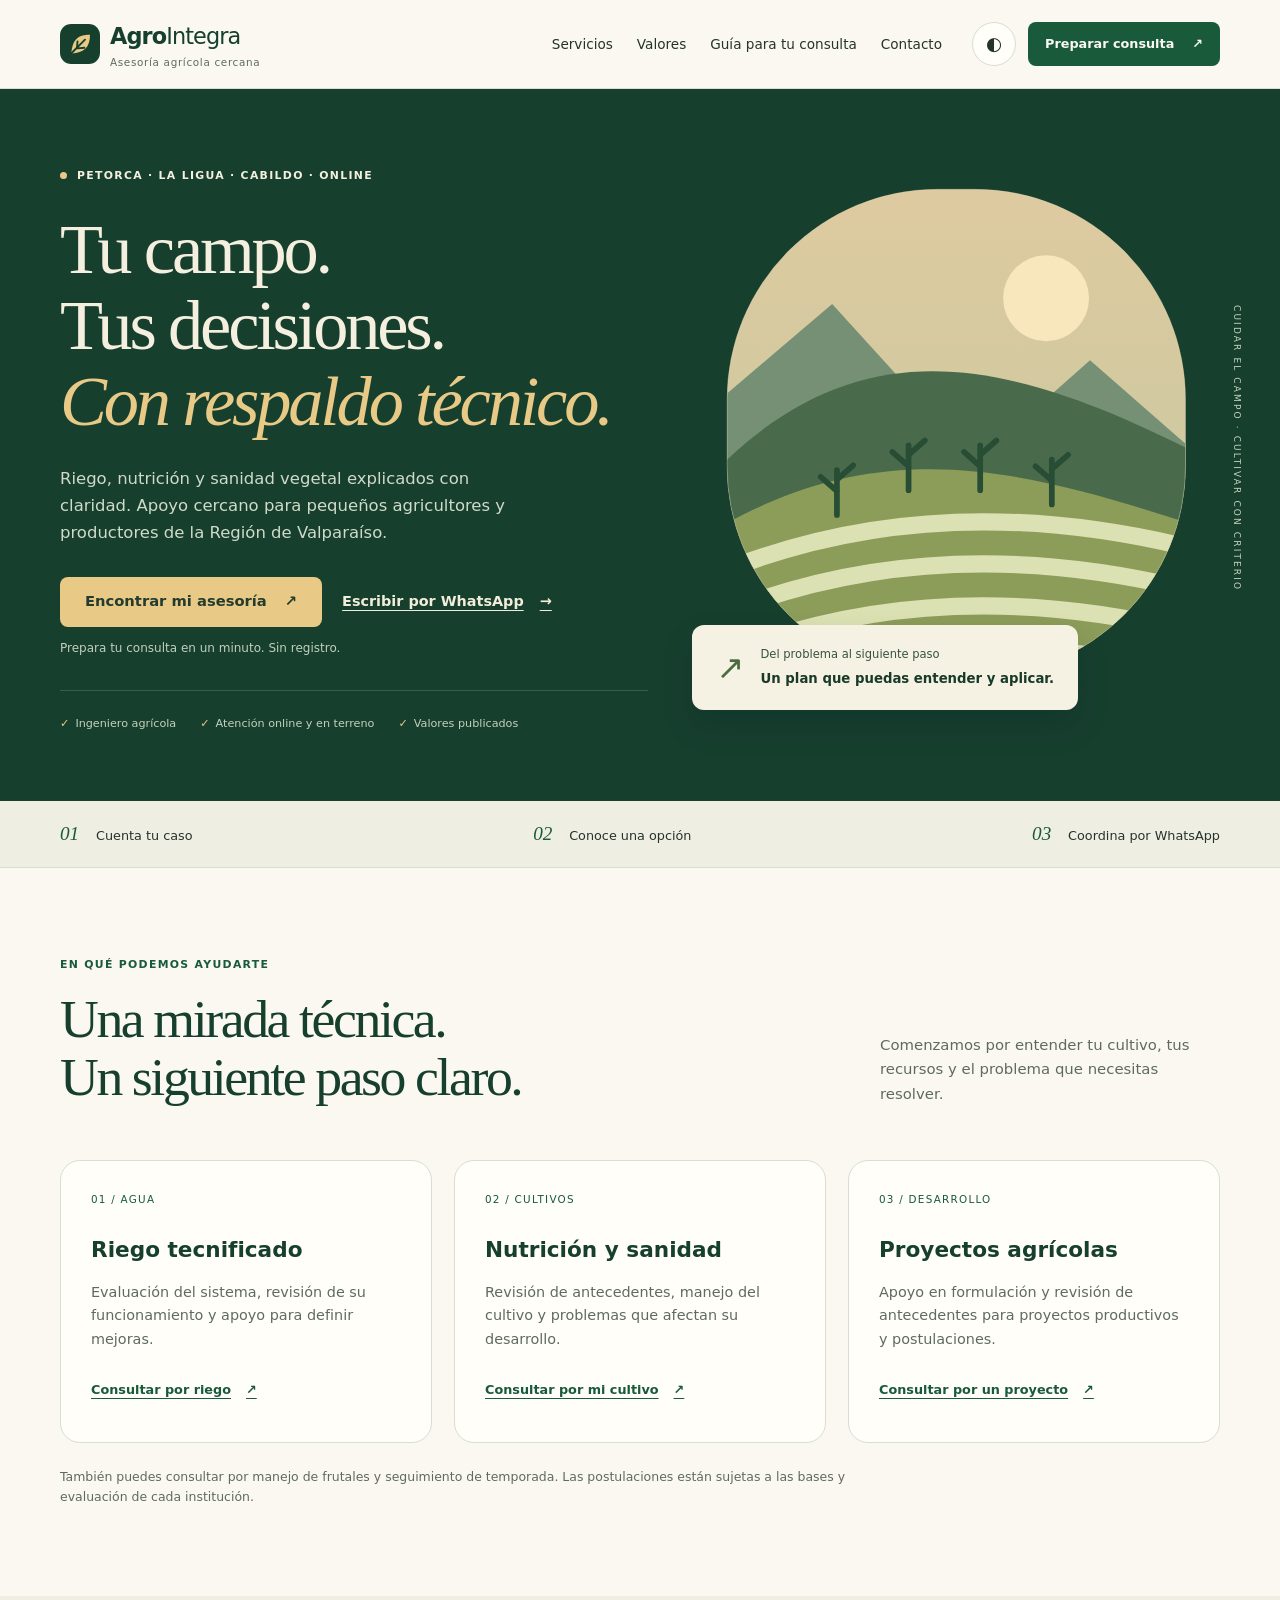
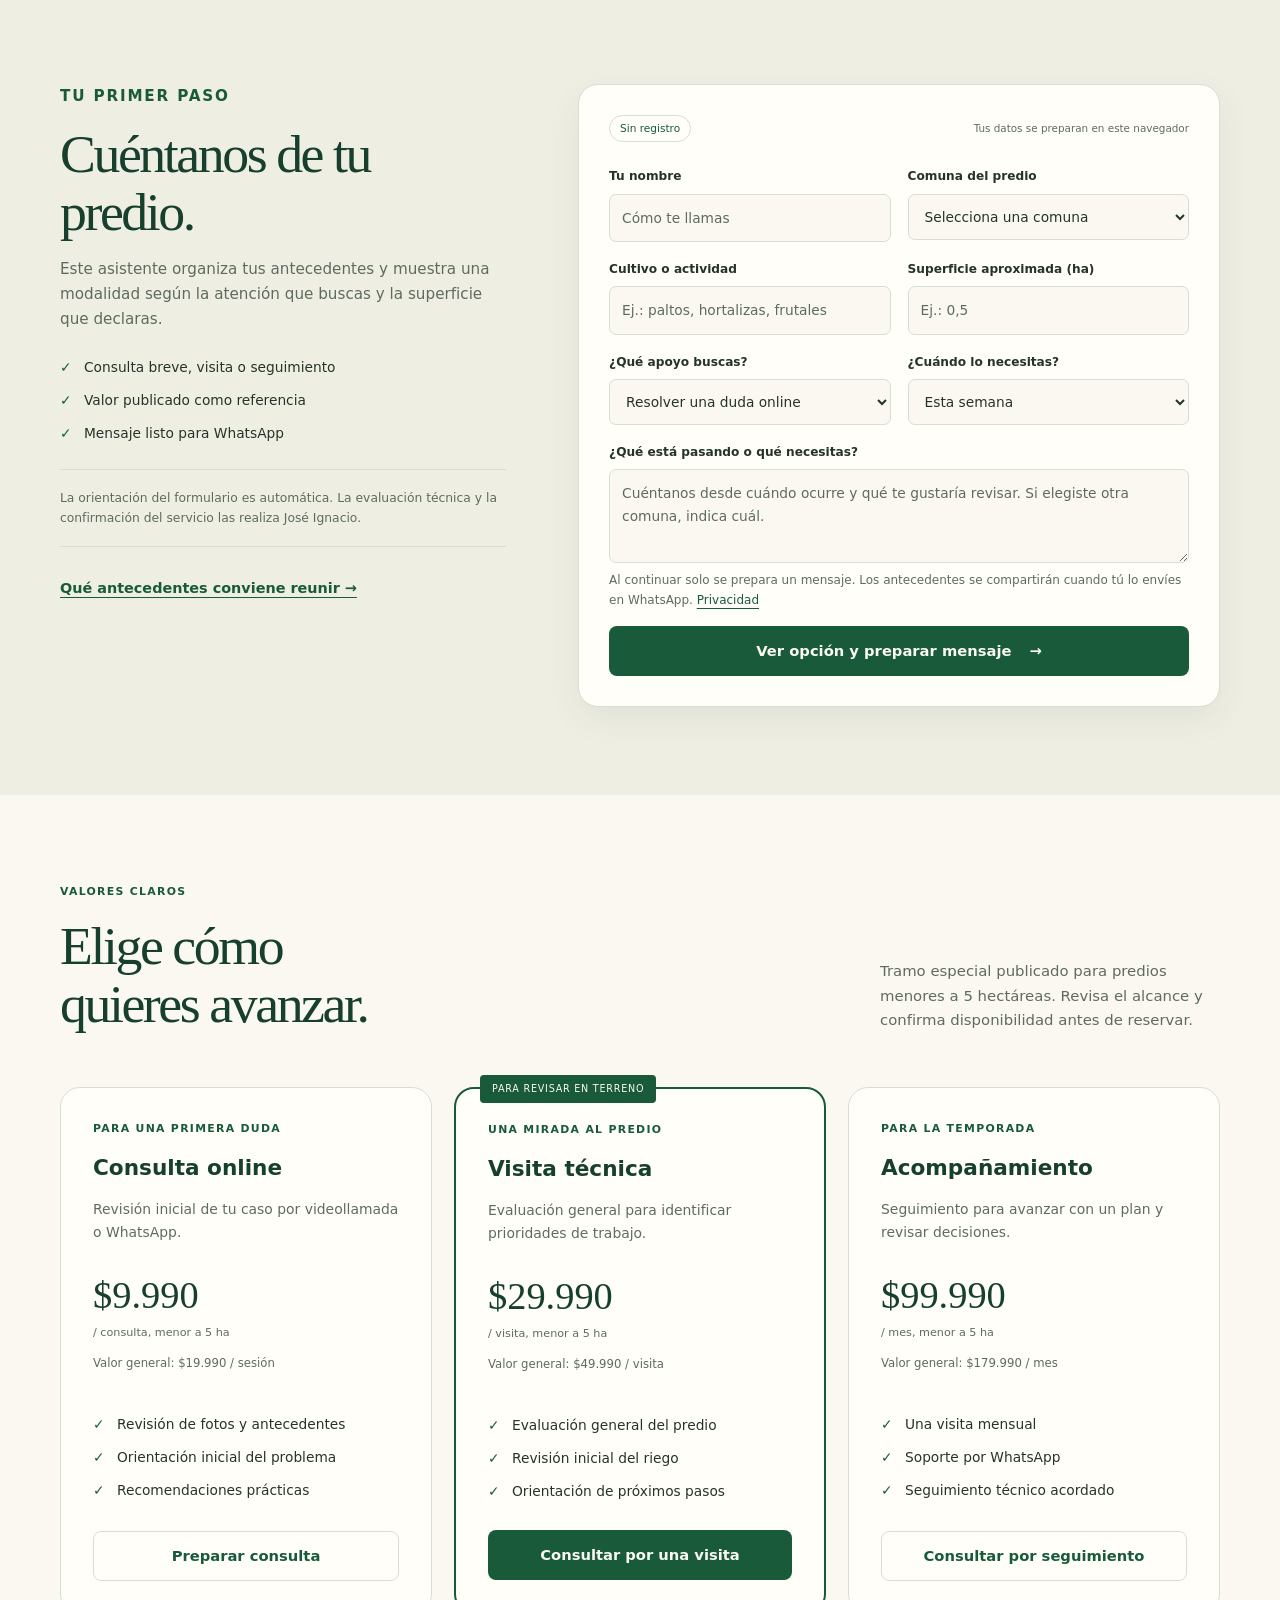
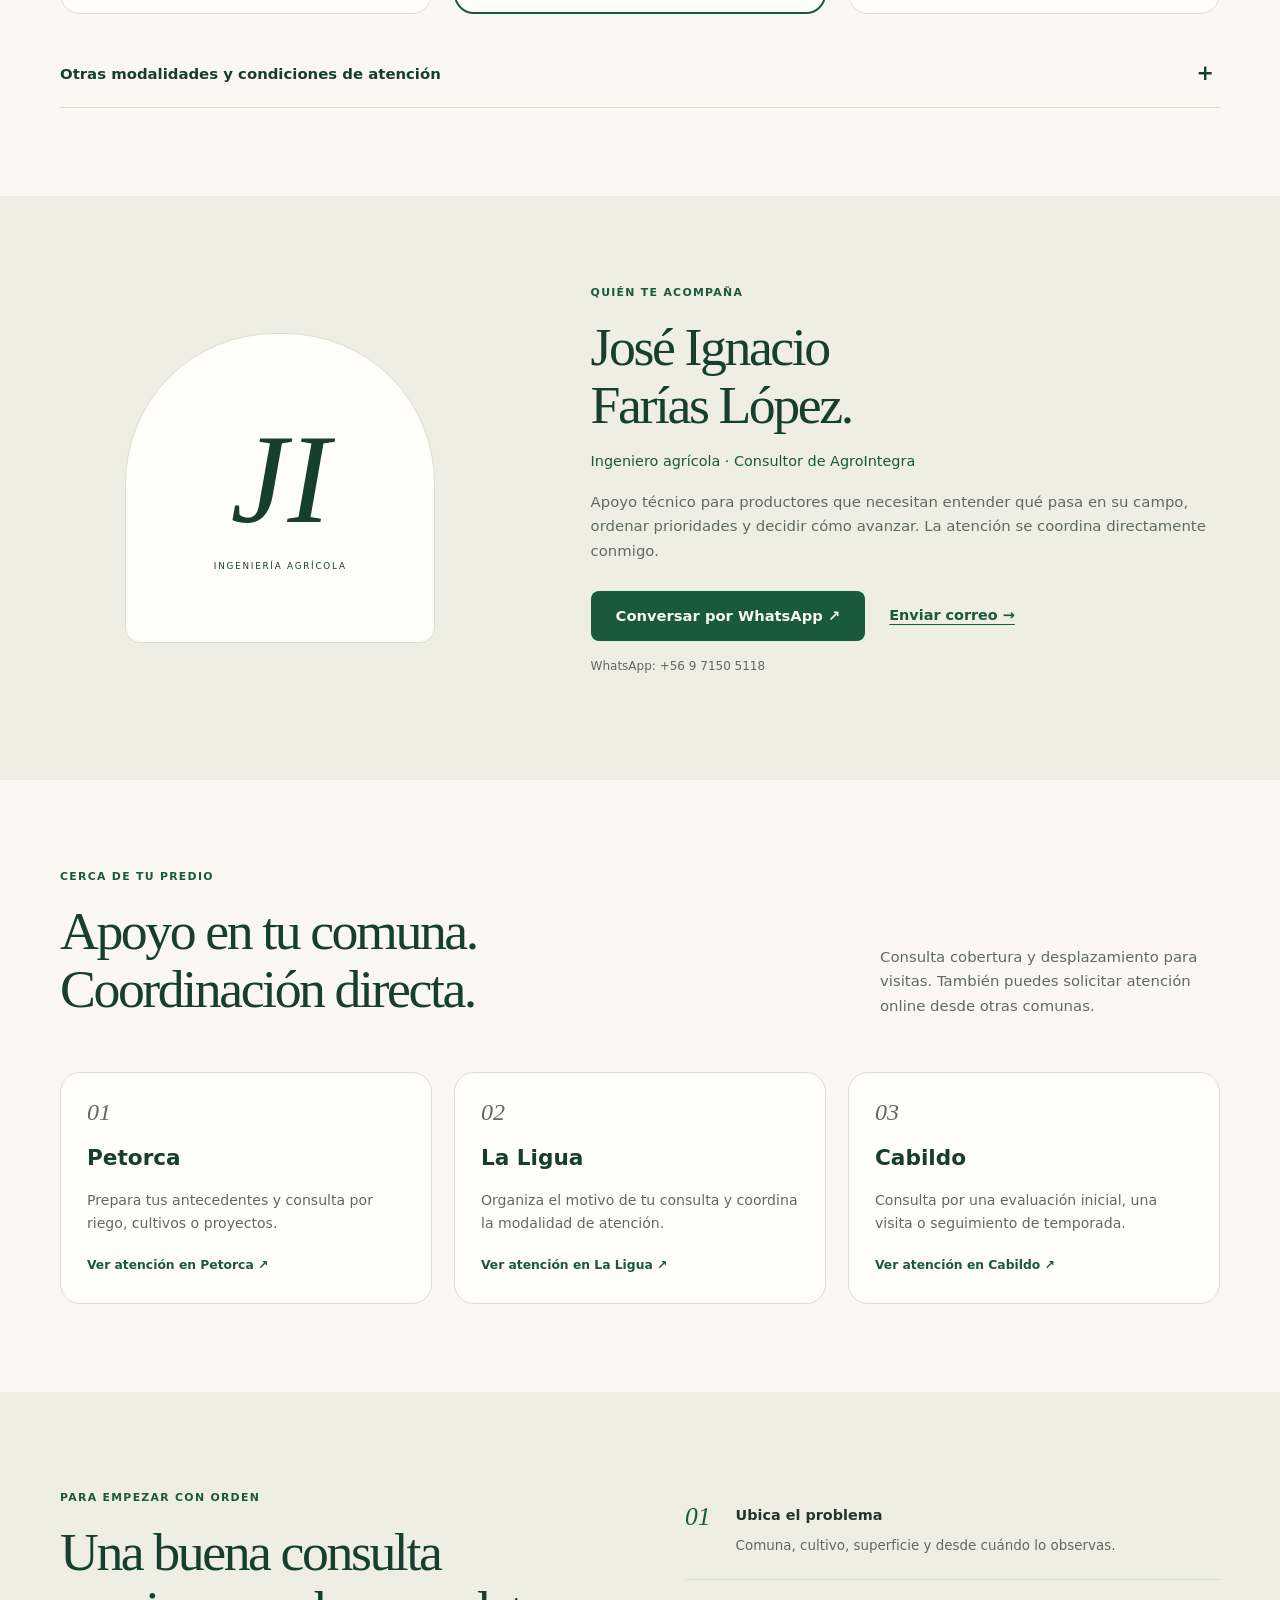
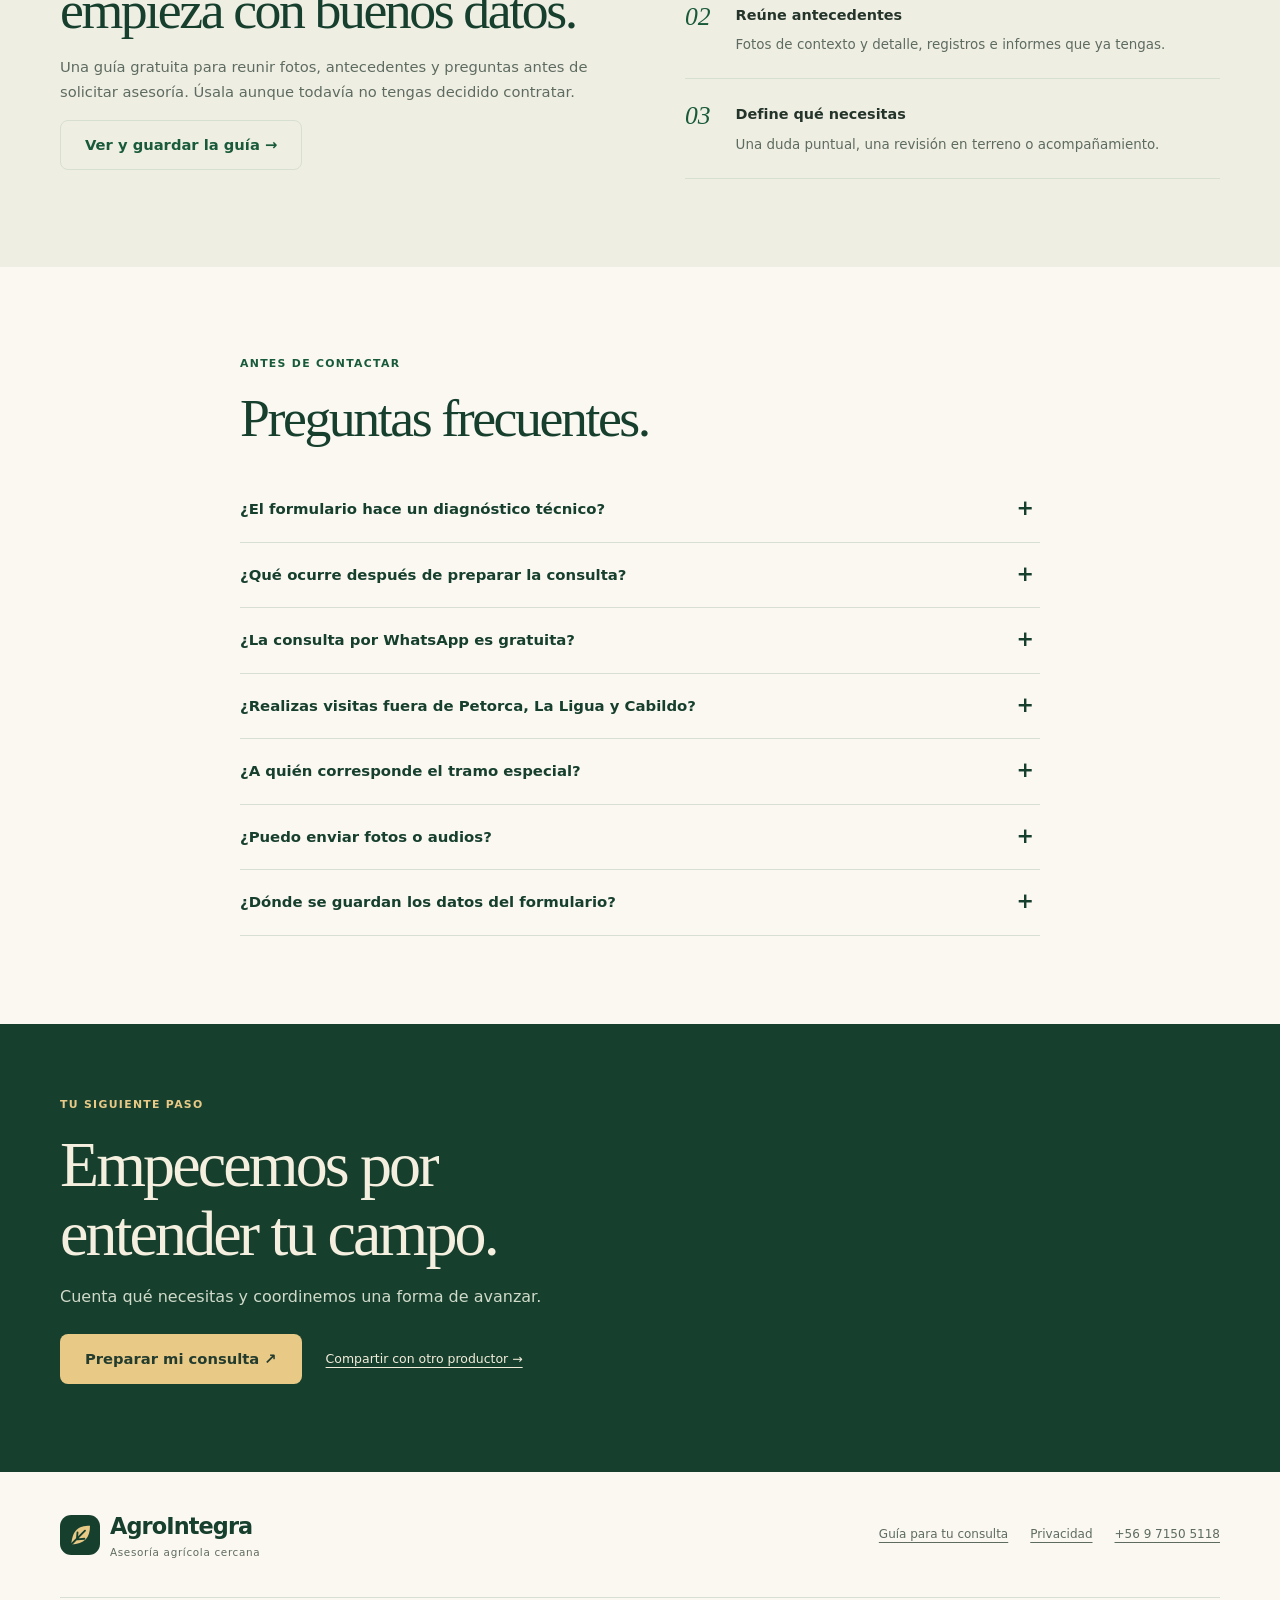
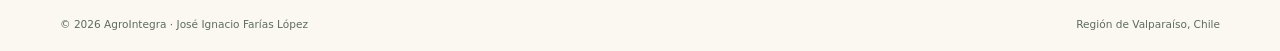
==== index.html @ 3b453a30 "Mejora captación orgánica y preparación autónoma de consultas por WhatsApp" ====
<!doctype html>
<html lang="es-CL">
<head>
<meta charset="utf-8">
<meta name="viewport" content="width=device-width, initial-scale=1">
<meta name="color-scheme" content="light dark">
<title>AgroIntegra · Asesoría agrícola en Petorca, La Ligua y Cabildo</title>
<meta name="description" content="Asesoría agrícola cercana para pequeños productores de la Región de Valparaíso. Riego, nutrición, sanidad vegetal y proyectos. Prepara tu consulta por WhatsApp.">
<link rel="canonical" href="https://joseignacio-ing-agricola.github.io/AGROINTEGRA/">
<meta property="og:type" content="website">
<meta property="og:locale" content="es_CL">
<meta property="og:title" content="AgroIntegra · Apoyo técnico para tu campo">
<meta property="og:description" content="Cuéntanos qué pasa en tu predio. Encuentra una modalidad de asesoría y prepara tu consulta por WhatsApp.">
<meta property="og:url" content="https://joseignacio-ing-agricola.github.io/AGROINTEGRA/">
<meta property="og:image" content="https://joseignacio-ing-agricola.github.io/AGROINTEGRA/assets/compartir.png">
<meta property="og:image:width" content="1200">
<meta property="og:image:height" content="630">
<meta property="og:image:alt" content="AgroIntegra. Apoyo técnico para tu campo. Petorca, La Ligua y Cabildo.">
<meta name="twitter:card" content="summary_large_image">
<meta name="theme-color" content="#173f2e">
<link rel="icon" href="./assets/hoja.svg" type="image/svg+xml">
<link rel="stylesheet" href="./assets/styles.css">
<script type="application/ld+json">{"@context":"https://schema.org","@type":"ProfessionalService","name":"AgroIntegra","description":"Asesoría agrícola en riego, nutrición vegetal, sanidad y proyectos.","url":"https://joseignacio-ing-agricola.github.io/AGROINTEGRA/","telephone":"+56971505118","email":"farias.l.jose95@gmail.com","areaServed":[{"@type":"City","name":"Petorca"},{"@type":"City","name":"La Ligua"},{"@type":"City","name":"Cabildo"},{"@type":"AdministrativeArea","name":"Región de Valparaíso"}],"founder":{"@type":"Person","name":"José Ignacio Farías López","jobTitle":"Ingeniero agrícola"}}</script>
</head>
<body>
<a class="skip" href="#contenido">Saltar al contenido</a>
<header class="header">
  <div class="container nav">
    <a class="brand" href="./" aria-label="AgroIntegra, inicio"><img src="./assets/hoja.svg" width="40" height="40" alt=""><span>Agro<span class="brand-accent">Integra</span><small>Asesoría agrícola cercana</small></span></a>
    <button id="menu-toggle" class="icon-button menu-button" hidden aria-expanded="false" aria-controls="menu" aria-label="Abrir menú">☰</button>
    <nav id="menu" aria-label="Principal"><a href="#servicios">Servicios</a><a href="#valores">Valores</a><a href="./guia.html">Guía para tu consulta</a><a href="#contacto">Contacto</a></nav>
    <div class="nav-tools"><button id="theme-toggle" class="icon-button" hidden aria-label="Cambiar tema">◐</button><a class="button small nav-cta" href="#consulta">Preparar consulta <span aria-hidden="true">↗</span></a></div>
  </div>
</header>
<main id="contenido">
<section class="hero" aria-labelledby="titulo">
  <div class="container hero-grid">
    <div class="hero-copy"><p class="eyebrow"><span class="dot"></span> Petorca · La Ligua · Cabildo · Online</p>
      <h1 id="titulo">Tu campo.<br>Tus decisiones.<br><em>Con respaldo técnico.</em></h1>
      <p>Riego, nutrición y sanidad vegetal explicados con claridad. Apoyo cercano para pequeños agricultores y productores de la Región de Valparaíso.</p>
      <div class="actions"><a href="#consulta" class="button gold">Encontrar mi asesoría <span aria-hidden="true">↗</span></a><a class="text-link light" data-whatsapp href="https://wa.me/56971505118">Escribir por WhatsApp <span aria-hidden="true">→</span></a></div>
      <p class="micro light-muted">Prepara tu consulta en un minuto. Sin registro.</p>
      <div class="hero-trust"><span>Ingeniero agrícola</span><span>Atención online y en terreno</span><span>Valores publicados</span></div>
    </div>
    <div class="hero-visual" aria-hidden="true">
      <svg class="field-art" viewBox="0 0 520 540" fill="none" xmlns="http://www.w3.org/2000/svg"><defs><clipPath id="land"><rect x="20" y="15" width="480" height="510" rx="220"/></clipPath><linearGradient id="sky" x2="0" y2="1"><stop stop-color="#dfcaa0"/><stop offset="1" stop-color="#c3c89f"/></linearGradient></defs><g clip-path="url(#land)"><path fill="url(#sky)" d="M0 0h520v540H0z"/><circle cx="354" cy="129" r="45" fill="#f8e6bc"/><path d="M-40 280 130 135 280 300 400 194 590 360v240H-40Z" fill="#759075"/><path d="M-30 352c180-220 360-160 600-30v260H-30Z" fill="#496b4c"/><path d="M-50 410c240-180 430-80 650-15v220H-50Z" fill="#8c9c59"/><g stroke="#dce1b4" stroke-width="18"><path d="M-40 440q280-140 630-25"/><path d="M-40 484q280-140 630-25"/><path d="M-40 528q280-140 630-25"/><path d="M-40 572q280-140 630-25"/></g><g stroke="#284d35" stroke-width="6" stroke-linecap="round"><path d="M135 356v-47m0 22-17-15m17 3 17-15M210 330v-47m0 22-17-15m17 3 17-15M285 330v-47m0 22-17-15m17 3 17-15M360 345v-47m0 22-17-15m17 3 17-15"/></g></g><rect x="20" y="15" width="480" height="510" rx="220" stroke="#e5d7b3" stroke-opacity=".35"/></svg>
      <div class="field-note"><span class="note-icon">↗</span><div>Del problema al siguiente paso<strong>Un plan que puedas entender y aplicar.</strong></div></div>
      <div class="vertical-note">CUIDAR EL CAMPO · CULTIVAR CON CRITERIO</div>
    </div>
  </div>
</section>
<div class="trust-strip"><div class="container"><span>01 <strong>Cuenta tu caso</strong></span><span>02 <strong>Conoce una opción</strong></span><span>03 <strong>Coordina por WhatsApp</strong></span></div></div>

<section id="servicios" class="section">
 <div class="container"><div class="section-heading"><div><p class="eyebrow green">EN QUÉ PODEMOS AYUDARTE</p><h2>Una mirada técnica.<br>Un siguiente paso claro.</h2></div><p>Comenzamos por entender tu cultivo, tus recursos y el problema que necesitas resolver.</p></div>
 <div class="service-grid">
  <article class="service-card"><span class="service-number">01 / AGUA</span><h3>Riego tecnificado</h3><p>Evaluación del sistema, revisión de su funcionamiento y apoyo para definir mejoras.</p><a href="#consulta" data-topic="Quiero revisar el riego de mi predio.">Consultar por riego <span aria-hidden="true">↗</span></a></article>
  <article class="service-card"><span class="service-number">02 / CULTIVOS</span><h3>Nutrición y sanidad</h3><p>Revisión de antecedentes, manejo del cultivo y problemas que afectan su desarrollo.</p><a href="#consulta" data-topic="Quiero revisar la nutrición o sanidad de mi cultivo.">Consultar por mi cultivo <span aria-hidden="true">↗</span></a></article>
  <article class="service-card"><span class="service-number">03 / DESARROLLO</span><h3>Proyectos agrícolas</h3><p>Apoyo en formulación y revisión de antecedentes para proyectos productivos y postulaciones.</p><a href="#consulta" data-topic="Necesito apoyo para formular o revisar un proyecto agrícola.">Consultar por un proyecto <span aria-hidden="true">↗</span></a></article>
 </div><p class="section-note">También puedes consultar por manejo de frutales y seguimiento de temporada. Las postulaciones están sujetas a las bases y evaluación de cada institución.</p></div>
</section>

<section id="consulta" class="section assistant-section">
 <div class="container assistant-grid">
  <div class="assistant-intro"><p class="eyebrow green">TU PRIMER PASO</p><h2>Cuéntanos de tu predio.</h2><p>Este asistente organiza tus antecedentes y muestra una modalidad según la atención que buscas y la superficie que declaras.</p><ul class="check-list"><li>Consulta breve, visita o seguimiento</li><li>Valor publicado como referencia</li><li>Mensaje listo para WhatsApp</li></ul><div class="quiet-note">La orientación del formulario es automática. La evaluación técnica y la confirmación del servicio las realiza José Ignacio.</div><a class="text-link" href="./guia.html">Qué antecedentes conviene reunir →</a></div>
  <div class="form-card">
   <noscript><p class="notice">Para preparar el mensaje con el asistente, activa JavaScript. También puedes <a href="https://wa.me/56971505118">escribir directamente por WhatsApp</a>.</p></noscript>
   <form id="lead-form" novalidate>
    <div class="form-top"><span class="pill">Sin registro</span><span class="micro">Tus datos se preparan en este navegador</span></div>
    <div id="form-errors" class="notice error" role="alert" tabindex="-1" hidden></div>
    <div class="form-grid">
      <div class="field"><label for="name">Tu nombre</label><input id="name" name="name" autocomplete="given-name" maxlength="80" required placeholder="Cómo te llamas"><span class="field-error" id="name-error"></span></div>
      <div class="field"><label for="commune">Comuna del predio</label><select id="commune" name="commune" required><option value="">Selecciona una comuna</option>Petorca</option><option>La Ligua</option><option>Cabildo</option><option>Papudo</option><option>Zapallar</option><option>Otra comuna</option></select><span class="field-error" id="commune-error"></span></div>
      <div class="field"><label for="crop">Cultivo o actividad</label><input id="crop" name="crop" maxlength="80" required placeholder="Ej.: paltos, hortalizas, frutales"><span class="field-error" id="crop-error"></span></div>
      <div class="field"><label for="area">Superficie aproximada (ha)</label><input id="area" name="area" type="number" inputmode="decimal" step="any" min="0.001" max="100000" required placeholder="Ej.: 0,5"><span class="field-error" id="area-error"></span></div>
      <div class="field"><label for="goal">¿Qué apoyo buscas?</label><select id="goal" name="goal" required><option value="online">Resolver una duda online</option><option value="visita">Revisar mi predio en terreno</option><option value="mensual">Acompañamiento mensual</option></select><span class="field-error" id="goal-error"></span></div>
      <div class="field"><label for="urgency">¿Cuándo lo necesitas?</label><select id="urgency" name="urgency" required><option>Esta semana</option><option>Durante el mes</option><option>Estoy planificando</option></select><span class="field-error" id="urgency-error"></span></div>
      <div class="field full"><label for="concern">¿Qué está pasando o qué necesitas?</label><textarea id="concern" name="concern" rows="3" minlength="10" maxlength="600" required placeholder="Cuéntanos desde cuándo ocurre y qué te gustaría revisar. Si elegiste otra comuna, indica cuál."></textarea><span class="field-error" id="concern-error"></span></div>
    </div>
    <p class="micro">Al continuar solo se prepara un mensaje. Los antecedentes se compartirán cuando tú lo envíes en WhatsApp. <a href="./privacidad.html">Privacidad</a></p>
    <button class="button wide" type="submit">Ver opción y preparar mensaje <span aria-hidden="true">→</span></button>
   </form>
   <section id="result" class="result" tabindex="-1" aria-labelledby="result-title" hidden>
    <p class="eyebrow green">UNA OPCIÓN PARA TU CASO</p><h3 id="result-title"></h3><p class="result-price" id="result-price"></p><p id="result-note"></p>
    <p class="micro">Valor referencial según tus respuestas. La cobertura, el alcance y el valor final se acuerdan antes de contratar.</p>
    <label for="message-preview">Así llegará tu consulta</label><textarea id="message-preview" rows="10" readonly></textarea>
    <a id="send-whatsapp" class="button wide" href="https://wa.me/56971505118" target="_blank" rel="noopener noreferrer">Abrir WhatsApp con mi consulta ↗</a>
    <p class="micro send-note">Todavía no enviaste tu consulta. WhatsApp se abrirá con el texto listo; revisa y pulsa Enviar allí.</p>
    <div class="actions secondary-actions"><button type="button" class="text-button" id="edit-form">Editar respuestas</button><button type="button" class="text-button" id="copy-message">Copiar mensaje</button><button type="button" class="text-button" id="download-message">Descargar resumen</button></div>
   </section>
   <p id="action-status" class="micro" role="status" aria-live="polite"></p>
  </div>
 </div>
</section>

<section id="valores" class="section">
 <div class="container"><div class="section-heading"><div><p class="eyebrow green">VALORES CLAROS</p><h2>Elige cómo<br>quieres avanzar.</h2></div><p>Tramo especial publicado para predios menores a 5 hectáreas. Revisa el alcance y confirma disponibilidad antes de reservar.</p></div>
 <div class="pricing-grid">
  <article class="price-card"><p class="eyebrow green">PARA UNA PRIMERA DUDA</p><h3>Consulta online</h3><p>Revisión inicial de tu caso por videollamada o WhatsApp.</p><div class="price">$9.990 <small>/ consulta, menor a 5 ha</small></div><p class="standard">Valor general: $19.990 / sesión</p><ul class="check-list"><li>Revisión de fotos y antecedentes</li><li>Orientación inicial del problema</li><li>Recomendaciones prácticas</li></ul><a class="button outline" href="#consulta" data-plan="online">Preparar consulta</a></article>
  <article class="price-card featured"><span class="feature-label">PARA REVISAR EN TERRENO</span><p class="eyebrow green">UNA MIRADA AL PREDIO</p><h3>Visita técnica</h3><p>Evaluación general para identificar prioridades de trabajo.</p><div class="price">$29.990 <small>/ visita, menor a 5 ha</small></div><p class="standard">Valor general: $49.990 / visita</p><ul class="check-list"><li>Evaluación general del predio</li><li>Revisión inicial del riego</li><li>Orientación de próximos pasos</li></ul><a class="button" href="#consulta" data-plan="visita">Consultar por una visita</a></article>
  <article class="price-card"><p class="eyebrow green">PARA LA TEMPORADA</p><h3>Acompañamiento</h3><p>Seguimiento para avanzar con un plan y revisar decisiones.</p><div class="price">$99.990 <small>/ mes, menor a 5 ha</small></div><p class="standard">Valor general: $179.990 / mes</p><ul class="check-list"><li>Una visita mensual</li><li>Soporte por WhatsApp</li><li>Seguimiento técnico acordado</li></ul><a class="button outline" href="#consulta" data-plan="mensual">Consultar por seguimiento</a></article>
 </div>
 <details class="more-rates"><summary>Otras modalidades y condiciones de atención</summary><div class="table-wrap"><table><caption>Otras tarifas publicadas</caption><thead><tr><th scope="col">Modalidad</th><th scope="col">Referencia</th><th scope="col">Valor</th></tr></thead><tbody><tr><th scope="row">Consulta técnica avanzada</th><td>90 minutos, revisión de antecedentes e informe breve</td><td>$39.990</td></tr><tr><th scope="row">Asesoría integral</th><td>Hasta 4 horas de trabajo</td><td>$89.990</td></tr><tr><th scope="row">Jornada completa</th><td>8 horas, capacitación y plan de acción</td><td>$149.990</td></tr></tbody></table></div><p>La consulta online general contempla 45 minutos y la visita general hasta 2 horas. Para el tramo menor a 5 ha, confirma duración y entregables al coordinar. Antes de contratar se acuerdan desplazamiento, costos adicionales si corresponden, forma de pago y valor total. La postulación a fondos no garantiza adjudicación. No realices pagos sin confirmar el servicio directamente con el consultor.</p></details>
 </div>
</section>

<section class="section about-section" id="contacto">
 <div class="container about-grid"><div class="profile-mark" aria-hidden="true">JI<span>INGENIERÍA AGRÍCOLA</span></div><div><p class="eyebrow green">QUIÉN TE ACOMPAÑA</p><h2>José Ignacio<br>Farías López.</h2><p class="lead">Ingeniero agrícola · Consultor de AgroIntegra</p><p>Apoyo técnico para productores que necesitan entender qué pasa en su campo, ordenar prioridades y decidir cómo avanzar. La atención se coordina directamente conmigo.</p><div class="actions"><a class="button" data-whatsapp href="https://wa.me/56971505118">Conversar por WhatsApp ↗</a><a class="text-link" href="mailto:farias.l.jose95@gmail.com">Enviar correo →</a></div><p class="micro">WhatsApp: +56 9 7150 5118</p></div></div>
</section>

<section class="section"><div class="container"><div class="section-heading"><div><p class="eyebrow green">CERCA DE TU PREDIO</p><h2>Apoyo en tu comuna.<br>Coordinación directa.</h2></div><p>Consulta cobertura y desplazamiento para visitas. También puedes solicitar atención online desde otras comunas.</p></div><div class="location-grid"><a class="location-card" href="./petorca.html"><span>01</span><h3>Petorca</h3><p>Prepara tus antecedentes y consulta por riego, cultivos o proyectos.</p><strong>Ver atención en Petorca ↗</strong></a><a class="location-card" href="./la-ligua.html"><span>02</span><h3>La Ligua</h3><p>Organiza el motivo de tu consulta y coordina la modalidad de atención.</p><strong>Ver atención en La Ligua ↗</strong></a><a class="location-card" href="./cabildo.html"><span>03</span><h3>Cabildo</h3><p>Consulta por una evaluación inicial, una visita o seguimiento de temporada.</p><strong>Ver atención en Cabildo ↗</strong></a></div></div></section>

<section class="section guide-section"><div class="container guide-grid"><div><p class="eyebrow green">PARA EMPEZAR CON ORDEN</p><h2>Una buena consulta<br>empieza con buenos datos.</h2><p>Una guía gratuita para reunir fotos, antecedentes y preguntas antes de solicitar asesoría. Úsala aunque todavía no tengas decidido contratar.</p><a class="button outline" href="./guia.html">Ver y guardar la guía →</a></div><ol class="numbered-list"><li><span>01</span><div><strong>Ubica el problema</strong><p>Comuna, cultivo, superficie y desde cuándo lo observas.</p></div></li><li><span>02</span><div><strong>Reúne antecedentes</strong><p>Fotos de contexto y detalle, registros e informes que ya tengas.</p></div></li><li><span>03</span><div><strong>Define qué necesitas</strong><p>Una duda puntual, una revisión en terreno o acompañamiento.</p></div></li></ol></div></section>

<section class="section faq-section"><div class="container narrow"><p class="eyebrow green">ANTES DE CONTACTAR</p><h2>Preguntas frecuentes.</h2>
<details><summary>¿El formulario hace un diagnóstico técnico?</summary><p>El formulario organiza tu caso y muestra una opción de atención según tus respuestas. La evaluación técnica la realiza el consultor al revisar antecedentes o visitar el predio.</p></details>
<details><summary>¿Qué ocurre después de preparar la consulta?</summary><p>Verás una modalidad y el mensaje preparado. Al abrir WhatsApp debes revisar el texto y pulsar Enviar. Luego se confirman disponibilidad, alcance, cobertura y valor final.</p></details>
<details><summary>¿La consulta por WhatsApp es gratuita?</summary><p>Puedes escribir para consultar modalidades y disponibilidad. Las asesorías tienen los valores de referencia publicados; el servicio se confirma antes de contratar.</p></details>
<details><summary>¿Realizas visitas fuera de Petorca, La Ligua y Cabildo?</summary><p>Puedes consultar por visitas en la Región de Valparaíso. La factibilidad y los costos de desplazamiento se confirman al coordinar. También se ofrece atención online.</p></details>
<details><summary>¿A quién corresponde el tramo especial?</summary><p>La oferta publicada está dirigida a predios menores a 5 hectáreas. Indica tu superficie y confirma las condiciones del servicio antes de reservar.</p></details>
<details><summary>¿Puedo enviar fotos o audios?</summary><p>Sí. Después de enviar tu consulta por WhatsApp puedes adjuntar fotos, audios y los antecedentes necesarios para entender el caso.</p></details>
<details><summary>¿Dónde se guardan los datos del formulario?</summary><p>El sitio los mantiene en memoria mientras preparas el mensaje. No hay un registro de clientes en esta web. Los compartirás mediante WhatsApp cuando pulses Enviar allí.</p></details>
</div></section>

<section class="final-cta"><div class="container"><p class="eyebrow">TU SIGUIENTE PASO</p><h2>Empecemos por<br>entender tu campo.</h2><p>Cuenta qué necesitas y coordinemos una forma de avanzar.</p><div class="actions"><a class="button gold" href="#consulta">Preparar mi consulta ↗</a><button class="text-button light" type="button" id="share-site" hidden>Compartir con otro productor →</button></div><p id="share-status" class="micro light-muted" role="status"></p><input id="share-fallback" class="share-fallback" readonly aria-label="Enlace para compartir" hidden></div></section>
</main>
<footer><div class="container footer-top"><a class="brand" href="./"><img src="./assets/hoja.svg" width="36" height="36" alt=""><span>AgroIntegra<small>Asesoría agrícola cercana</small></span></a><div><a href="./guia.html">Guía para tu consulta</a><a href="./privacidad.html">Privacidad</a><a href="tel:+56971505118">+56 9 7150 5118</a></div></div><div class="container footer-bottom"><span>© <span id="year">2026</span> AgroIntegra · José Ignacio Farías López</span><span>Región de Valparaíso, Chile</span></div></footer>
<div class="mobile-contact"><a href="#consulta">Preparar consulta</a><a data-whatsapp href="https://wa.me/56971505118">WhatsApp ↗</a></div>
<script type="module" src="./assets/app.mjs"></script>
</body></html>
---- assets/styles.css ----
:root{color-scheme:light;--bg:#faf8f1;--surface:#fffef9;--soft:#efeee3;--text:#25342a;--muted:#5e6b60;--heading:#173f2e;--green:#185a3a;--hover:#0d422a;--line:#d6dfd1;--gold:#e8c986;--shadow:0 12px 35px #153b2110;--radius:20px;--serif:Georgia,'Times New Roman',serif;--sans:system-ui,-apple-system,'Segoe UI',sans-serif}
@media(prefers-color-scheme:dark){:root:not([data-theme=light]){color-scheme:dark;--bg:#17231c;--surface:#1f2e24;--soft:#26372b;--text:#e6eee1;--muted:#bbc8b6;--heading:#c2ddb2;--green:#b2d79c;--hover:#d0e5c2;--line:#415443;--shadow:0 12px 35px #0002}}
:root[data-theme=dark]{color-scheme:dark;--bg:#17231c;--surface:#1f2e24;--soft:#26372b;--text:#e6eee1;--muted:#bbc8b6;--heading:#c2ddb2;--green:#b2d79c;--hover:#d0e5c2;--line:#415443;--shadow:0 12px 35px #0002}
*{box-sizing:border-box}html{scroll-behavior:smooth;scroll-padding-top:100px}body{margin:0;background:var(--bg);color:var(--text);font:16px/1.65 var(--sans)}h1,h2,h3,p{margin:0 0 1rem}h1,h2{font-family:var(--serif);font-weight:400;letter-spacing:-.045em;line-height:1.08}h2{font-size:clamp(2.25rem,4.2vw,3.65rem);color:var(--heading)}h3{font-size:1.35rem;line-height:1.3;color:var(--heading)}a{color:var(--green);text-underline-offset:4px}button,input,select,textarea{font:inherit}button,a,input,select,textarea{-webkit-tap-highlight-color:transparent}button,a{touch-action:manipulation}button{cursor:pointer}img,svg{max-width:100%;height:auto}button:disabled{cursor:wait}a:focus-visible,button:focus-visible,input:focus-visible,select:focus-visible,textarea:focus-visible,summary:focus-visible,[tabindex="-1"]:focus-visible{outline:3px solid #a87013;outline-offset:4px}[hidden]{display:none!important}.container{width:min(1160px,calc(100% - 64px));margin-inline:auto}.narrow{max-width:800px}.skip{position:absolute;top:-90px;left:16px;z-index:100;background:var(--surface);padding:12px 20px;border:2px solid var(--green)}.skip:focus{top:12px}
.header{background:var(--bg);border-bottom:1px solid var(--line);position:sticky;top:0;z-index:20}.nav{display:flex;gap:30px;align-items:center;min-height:88px}.brand{display:flex;gap:10px;align-items:center;text-decoration:none;color:var(--heading);font-size:1.4rem;font-weight:750;letter-spacing:-.04em;flex-shrink:0}.brand img{width:40px;height:40px}.brand small{display:block;font-size:.65rem;font-weight:500;letter-spacing:.065em;color:var(--muted);line-height:1.5}.brand-accent{font-weight:450}.nav nav{display:flex;gap:24px;margin-left:auto;align-items:center}.nav nav a{color:var(--text);font-size:.85rem;text-decoration:none}.nav nav a:hover{text-decoration:underline}.nav-tools{display:flex;gap:12px;align-items:center}.icon-button{border:1px solid var(--line);background:var(--surface);color:var(--text);min-height:44px;min-width:44px;border-radius:50%;font-size:1.15rem}.menu-button{display:none}.button{display:inline-flex;justify-content:center;align-items:center;gap:18px;min-height:50px;padding:13px 24px;border-radius:8px;background:var(--green);color:var(--bg);font-weight:650;font-size:.92rem;text-decoration:none;border:1px solid transparent;line-height:1.4;text-align:center}.button:hover{background:var(--hover)}.button.gold{background:var(--gold);color:#243c2e}.button.gold:hover{background:#f5dbab}.button.outline{background:transparent;color:var(--green);border-color:var(--line)}.button.outline:hover{background:var(--soft)}.button.small{min-height:44px;padding:10px 16px;font-size:.8rem}.button.wide{width:100%}.actions{display:flex;align-items:center;gap:24px;flex-wrap:wrap}.text-link{display:inline-flex;align-items:center;min-height:44px;gap:16px;text-decoration:underline;font-size:.9rem;font-weight:600}.light{color:#f2edda!important}.micro{font-size:.75rem;color:var(--muted);line-height:1.6}.light-muted{color:#c1d0bd}.eyebrow{font-size:.68rem;font-weight:650;letter-spacing:.12em;display:flex;gap:10px;align-items:center;text-transform:uppercase}.eyebrow.green{color:var(--green)}.dot{width:7px;height:7px;background:var(--gold);border-radius:50%;flex:none}
.hero{background:#173f2e;color:#f4efdf;overflow:hidden}.hero-grid{display:grid;grid-template-columns:1.15fr 1fr;gap:60px;align-items:center;padding-block:78px 68px}.hero h1{font-size:clamp(3.2rem,5.5vw,5.25rem);margin:26px 0}.hero h1 em{font-weight:400;color:#e8c986}.hero-copy>p:not(.eyebrow):not(.micro){font-size:1.03rem;color:#d0dac9;max-width:480px}.hero .actions{margin-top:30px;gap:20px}.hero .micro{margin-top:12px}.hero-trust{display:flex;gap:10px 24px;flex-wrap:wrap;font-size:.7rem;color:#c5d1be;margin-top:32px;border-top:1px solid #ffffff26;padding-top:24px}.hero-trust span:before{content:'✓';color:#e8c986;margin-right:6px}.hero-visual{position:relative;padding:0 15px 34px 0}.field-art{width:100%;display:block}.field-note{position:absolute;left:-16px;bottom:15px;padding:20px 24px;background:#f5f2e4;color:#38533f;box-shadow:0 16px 30px #071d2830;display:flex;gap:16px;align-items:center;max-width:95%;border-radius:12px;font-size:.72rem}.field-note strong{display:block;font-size:.83rem;color:#193a29;font-weight:600;margin-top:4px}.note-icon{font-size:2.1rem;line-height:1;color:#4d6c43}.vertical-note{position:absolute;right:-24px;top:130px;writing-mode:vertical-rl;font-size:.56rem;letter-spacing:.24em;color:#c6d4bd}.trust-strip{background:var(--soft);border-bottom:1px solid var(--line)}.trust-strip .container{display:flex;justify-content:space-between;padding-block:22px;gap:24px}.trust-strip span{color:var(--green);font:italic 1.2rem var(--serif)}.trust-strip strong{font:500 .8rem var(--sans);color:var(--text);margin-left:12px}
.section{padding-block:88px}.section-heading{display:flex;justify-content:space-between;align-items:flex-end;gap:70px;margin-bottom:38px}.section-heading>p{max-width:340px;color:var(--muted);font-size:.93rem}.service-grid,.pricing-grid,.location-grid{display:grid;grid-template-columns:repeat(3,minmax(0,1fr));gap:22px}.service-card{padding:30px;background:var(--surface);border:1px solid var(--line);border-radius:var(--radius);display:flex;flex-direction:column;align-items:flex-start}.service-number{font-size:.65rem;color:var(--green);letter-spacing:.12em;margin-bottom:28px}.service-card p{color:var(--muted);font-size:.9rem}.service-card a{margin-top:auto;min-height:44px;display:flex;align-items:center;font-size:.8rem;font-weight:650;gap:15px}.section-note{font-size:.78rem;color:var(--muted);margin:24px 0 0;max-width:850px}
.assistant-section{background:var(--soft)}.assistant-grid{display:grid;grid-template-columns:.82fr 1.18fr;gap:72px;align-items:start}.assistant-intro{position:sticky;top:125px}.assistant-intro>p{color:var(--muted);font-size:.95rem}.check-list{list-style:none;padding:0;margin:24px 0;display:grid;gap:10px;font-size:.86rem}.check-list li{position:relative;padding-left:24px}.check-list li:before{content:'✓';color:var(--green);position:absolute;left:0;font-weight:700}.quiet-note{padding:18px 0;border-top:1px solid var(--line);border-bottom:1px solid var(--line);color:var(--muted);font-size:.77rem;margin-bottom:20px}.form-card{background:var(--surface);border:1px solid var(--line);border-radius:var(--radius);padding:30px;box-shadow:var(--shadow)}.form-top{display:flex;justify-content:space-between;align-items:center;gap:18px;margin-bottom:24px}.pill{font-size:.66rem;border:1px solid var(--line);padding:4px 10px;border-radius:20px;color:var(--green);white-space:nowrap}.form-top .micro{text-align:right;font-size:.65rem}.form-grid{display:grid;grid-template-columns:repeat(2,minmax(0,1fr));gap:17px}.field{min-width:0}.field.full{grid-column:1/-1}label{font-size:.76rem;font-weight:650;display:block;margin-bottom:7px}input,select,textarea{width:100%;background:var(--bg);border:1px solid var(--line);border-radius:7px;color:var(--text);padding:12px;font-size:.86rem;min-height:46px}textarea{resize:vertical}input::placeholder,textarea::placeholder{color:var(--muted);opacity:1}select{padding-right:25px}input[aria-invalid=true],select[aria-invalid=true],textarea[aria-invalid=true]{border-color:#b35232;border-width:2px}.field-error{display:block;font-size:.72rem;color:#a33c20;margin-top:4px}.field-error:empty{display:none}.notice{padding:16px;border:1px solid var(--line);border-radius:8px;font-size:.82rem;margin-bottom:20px}.error{border-color:#b35232;color:var(--text)}.result h3{font-family:var(--serif);font-size:2rem;font-weight:400}.result-price{font-size:1.5rem;font-weight:650;color:var(--green)}.result p:not(.eyebrow):not(.micro):not(.result-price){font-size:.85rem;color:var(--muted)}#message-preview{font-size:.76rem;line-height:1.6;margin-bottom:16px;max-height:340px}.result .secondary-actions{gap:10px 20px}.text-button{border:0;background:transparent;color:var(--green);font-size:.78rem;text-decoration:underline;text-underline-offset:4px;padding:12px 0;min-height:44px}.send-note{margin-top:12px}#action-status:empty{display:none}.price-card{border:1px solid var(--line);border-radius:var(--radius);background:var(--surface);padding:32px;display:flex;flex-direction:column;position:relative}.price-card>p:not(.eyebrow):not(.standard){font-size:.87rem;color:var(--muted)}.price-card.featured{border:2px solid var(--green)}.feature-label{position:absolute;top:-14px;left:24px;background:var(--green);color:var(--bg);font-size:.6rem;letter-spacing:.08em;padding:6px 12px;border-radius:4px}.price{font-family:var(--serif);font-size:2.4rem;line-height:1.2;color:var(--heading);margin-top:12px}.price small{display:block;font:400 .7rem/1.6 var(--sans);color:var(--muted);margin-top:6px}.standard{font-size:.73rem;color:var(--muted);margin-top:12px}.price-card .check-list{margin-bottom:28px}.price-card .button{margin-top:auto}.more-rates{margin-top:28px;font-size:.85rem}.more-rates p{color:var(--muted)}details{border-bottom:1px solid var(--line)}summary{cursor:pointer;list-style:none;padding:20px 34px 20px 0;position:relative;font-size:.93rem;font-weight:600;color:var(--heading)}summary::-webkit-details-marker{display:none}summary:after{content:'+';position:absolute;right:6px;font-size:1.3rem;top:14px}details[open]>summary:after{content:'−'}details p{font-size:.87rem;color:var(--muted);padding-bottom:15px}.table-wrap{overflow-x:auto}table{border-collapse:collapse;width:100%;font-size:.8rem;margin:16px 0}caption{text-align:left;margin-bottom:10px;font-weight:700}th,td{text-align:left;padding:12px;border-bottom:1px solid var(--line)}thead th{background:var(--soft)}tbody th{font-weight:500}
.about-section{background:var(--soft)}.about-grid{display:grid;grid-template-columns:.7fr 1fr;gap:90px;align-items:center}.profile-mark{border:1px solid var(--line);background:var(--surface);min-height:310px;display:flex;align-items:center;justify-content:center;flex-direction:column;font:italic 8rem var(--serif);color:var(--heading);border-radius:150px 150px 15px 15px;max-width:310px;width:100%;margin-inline:auto}.profile-mark span{font:500 .55rem var(--sans);letter-spacing:.2em;margin-top:8px}.lead{color:var(--green);font-size:.9rem}.about-grid p:not(.eyebrow):not(.lead):not(.micro){color:var(--muted);font-size:.93rem}.about-grid .actions{margin-top:28px}.about-grid .micro{margin-top:16px}.location-card{border:1px solid var(--line);padding:26px;border-radius:var(--radius);text-decoration:none;background:var(--surface)}.location-card>span{font:italic 1.5rem var(--serif);color:var(--muted);display:block;margin-bottom:18px}.location-card p{font-size:.88rem;color:var(--muted)}.location-card strong{font-size:.77rem}.location-card:hover{border-color:var(--green)}.guide-section{background:var(--soft)}.guide-grid{display:grid;grid-template-columns:1fr 1fr;gap:90px;align-items:center}.guide-grid>div>p:not(.eyebrow){color:var(--muted);font-size:.92rem}.numbered-list{padding:0;margin:0;list-style:none}.numbered-list li{display:flex;gap:25px;padding:22px 0;border-bottom:1px solid var(--line)}.numbered-list li>span{font:italic 1.6rem var(--serif);color:var(--green)}.numbered-list strong{font-size:.9rem}.numbered-list p{font-size:.84rem;color:var(--muted);margin-top:6px;margin-bottom:0}.faq-section h2{margin-bottom:30px}.final-cta{padding-block:72px;background:#173f2e;color:#f4efdf}.final-cta h2{color:#f4efdf;font-size:clamp(2.5rem,5vw,4rem)}.final-cta>div>p:not(.eyebrow){color:#d0dac9}.final-cta .eyebrow{color:#e8c986}.final-cta .actions{margin-top:24px}.share-fallback{margin-top:16px;max-width:600px;background:#f4efdf;color:#173f2e}.footer-top{display:flex;justify-content:space-between;align-items:center;gap:30px;padding-block:36px}.footer-top>div{display:flex;gap:22px;flex-wrap:wrap}.footer-top>div a{font-size:.75rem;color:var(--muted);display:inline-flex;min-height:44px;align-items:center}.footer-bottom{border-top:1px solid var(--line);display:flex;justify-content:space-between;padding-block:18px;font-size:.66rem;color:var(--muted);gap:20px}.mobile-contact{display:none}.content-page .page-hero{padding-block:70px 35px}.page-hero h1{font-size:clamp(2.7rem,5vw,4.4rem);color:var(--heading);max-width:900px}.page-hero .intro{max-width:760px;color:var(--muted);font-size:1rem}.article-layout{display:grid;grid-template-columns:1fr 300px;gap:80px;align-items:start;padding-bottom:72px}.article-layout article h2{font-family:var(--sans);font-size:1.35rem;letter-spacing:-.02em;margin-top:34px}.article-layout article h3{font-size:1rem}.article-layout article p,.article-layout li{color:var(--muted);font-size:.94rem}.article-layout li{margin-bottom:10px}.article-layout aside{position:sticky;top:120px;border:1px solid var(--line);padding:25px;border-radius:var(--radius);background:var(--surface)}.article-layout aside p{font-size:.84rem;color:var(--muted)}.article-layout aside .button{width:100%}.breadcrumbs{font-size:.75rem;color:var(--muted);margin-bottom:28px}.check-sheet{list-style:none;padding:0}.check-sheet li{padding:12px 12px 12px 38px;border-bottom:1px solid var(--line);position:relative}.check-sheet li:before{content:'□';position:absolute;left:8px;color:var(--green)}.note-block{padding:22px;border-left:3px solid var(--green);background:var(--soft);border-radius:0 10px 10px 0;margin-block:24px}
@media(max-width:1100px){.nav{gap:18px}.nav nav{gap:16px}.nav-cta{display:none}.hero-grid{gap:28px}.hero h1{font-size:4.2rem}.hero-visual{padding-right:20px}.vertical-note{right:0}.assistant-grid{gap:36px}.price-card{padding:25px}.section-heading{gap:35px}}
@media(max-width:850px){.container{width:calc(100% - 40px)}.nav{flex-wrap:wrap;gap:12px;min-height:78px;padding-block:14px}.nav-tools{margin-left:auto}.nav nav{order:4;flex-basis:100%;margin-left:0;justify-content:flex-start;flex-wrap:wrap;gap:12px 24px;padding-top:8px}.nav-ready .menu-button{display:block;margin-left:auto}.nav-ready .nav-tools{margin-left:0}.nav-ready .nav nav{display:none;padding:14px 0 5px}.nav-ready .nav nav.open{display:flex}.hero-grid{padding-block:50px;grid-template-columns:1.2fr .8fr;gap:15px}.hero h1{font-size:3.4rem}.hero-visual{padding-bottom:60px}.field-note{left:0;padding:14px;font-size:.62rem}.field-note strong{font-size:.7rem}.vertical-note{display:none}.hero .actions{gap:6px 18px}.hero-trust{gap:8px 18px}.section{padding-block:60px}.section-heading{gap:20px}.section-heading>p{max-width:280px}.service-card{padding:24px}.service-grid{gap:14px}.service-card h3{font-size:1.15rem}.assistant-grid{grid-template-columns:1fr;gap:30px}.assistant-intro{position:static;max-width:650px}.assistant-intro .check-list{grid-template-columns:repeat(3,1fr);font-size:.75rem}.form-card{padding:26px}.pricing-grid{gap:14px}.price-card{padding:24px 18px}.price-card h3{font-size:1.1rem}.price{font-size:2rem}.price-card .eyebrow{font-size:.56rem;letter-spacing:.07em}.price-card .button{font-size:.75rem;padding-inline:10px}.price-card .check-list{font-size:.76rem}.feature-label{font-size:.52rem}.about-grid{gap:45px;grid-template-columns:.7fr 1fr}.profile-mark{min-height:270px;font-size:6rem}.location-grid{gap:14px}.location-card{padding:22px}.guide-grid{gap:40px}.article-layout{grid-template-columns:1fr 240px;gap:30px}.footer-top{align-items:flex-start}.footer-top>div{gap:6px 18px;max-width:250px}}
@media(max-width:600px){html{scroll-padding-top:90px}.container{width:calc(100% - 36px)}.brand{font-size:1.23rem}.brand small{font-size:.58rem}.brand img{width:32px;height:32px}.nav-tools{gap:8px}.icon-button{min-width:42px;min-height:42px}.hero-grid{grid-template-columns:1fr;padding-block:40px 32px}.hero h1{font-size:clamp(3rem,10vw,4.3rem);margin-block:23px}.hero .eyebrow{font-size:.58rem;letter-spacing:.08em}.hero-copy>p:not(.eyebrow):not(.micro){font-size:.94rem}.hero .actions{align-items:stretch;gap:10px}.hero .actions .button{flex:1}.hero .text-link{font-size:.8rem}.hero-visual{max-width:340px;margin-inline:auto;width:100%;padding:0 14px 30px}.field-art{max-height:340px}.field-note{bottom:0;left:16px;max-width:290px;padding:14px 18px}.hero-trust{font-size:.63rem;margin-top:22px;padding-top:18px}.trust-strip .container{padding-block:18px;gap:12px}.trust-strip span{font-size:.95rem;display:flex;flex-direction:column;gap:4px}.trust-strip strong{font-size:.63rem;margin-left:0;font-weight:550}.section{padding-block:48px}h2{font-size:2.4rem}.section-heading{display:block;margin-bottom:26px}.section-heading>p{max-width:none;font-size:.87rem;margin-top:20px}.service-grid,.pricing-grid,.location-grid{grid-template-columns:1fr;gap:18px}.service-card{padding:26px}.service-number{margin-bottom:18px}.service-card h3{font-size:1.35rem}.service-card a{margin-top:6px}.assistant-intro .check-list{grid-template-columns:1fr;gap:8px}.form-card{padding:22px 18px}.form-top{gap:14px}.form-grid{grid-template-columns:1fr;gap:14px}.field.full{grid-column:auto}input,select,textarea{font-size:16px}.form-card .button{font-size:.86rem}.result-price{font-size:1.35rem}.price-card{padding:30px}.price-card h3{font-size:1.4rem}.price-card .eyebrow{font-size:.65rem}.price-card .check-list{font-size:.86rem}.price{font-size:2.5rem}.price-card .button{font-size:.88rem}.price-card.featured{margin-block:8px}.feature-label{font-size:.6rem}.about-grid,.guide-grid{grid-template-columns:1fr;gap:28px}.profile-mark{min-height:220px;max-width:230px;font-size:6rem}.about-grid .actions{gap:10px 22px}.location-card>span{margin-bottom:12px}.location-card h3{font-size:1.4rem}.guide-grid{gap:10px}.final-cta{padding-block:50px}.footer-top{display:block;padding-block:30px}.footer-top>div{max-width:none;margin-top:18px;gap:4px 18px}.footer-bottom{display:block;font-size:.64rem;padding-bottom:90px}.footer-bottom span{display:block;margin-bottom:5px}.mobile-contact{display:grid;grid-template-columns:1fr 1fr;position:fixed;bottom:0;left:0;right:0;z-index:25;background:var(--surface);border-top:1px solid var(--line);padding:9px 14px max(9px,env(safe-area-inset-bottom));gap:10px}.mobile-contact a{display:flex;align-items:center;justify-content:center;min-height:44px;text-decoration:none;border:1px solid var(--green);border-radius:7px;font-size:.8rem;font-weight:650;color:var(--green)}.mobile-contact a:first-child{background:var(--green);color:var(--bg)}.page-hero{padding-top:40px!important}.article-layout{grid-template-columns:1fr;padding-bottom:40px}.article-layout aside{position:static}.article-layout aside .button{width:auto}.breadcrumbs{font-size:.67rem}.article-layout article p,.article-layout li{font-size:.92rem}}
@media(prefers-reduced-motion:reduce){html{scroll-behavior:auto}*,*:before,*:after{animation:none!important;transition:none!important}}
@media print{.header,.mobile-contact,footer,.article-layout aside,.no-print,.final-cta{display:none!important}:root{--bg:white;--surface:white;--text:#111;--muted:#333;--heading:#111;--green:#222;--soft:#f2f2f2;--line:#bbb}body{font-size:11pt}.container{width:100%;max-width:none}.article-layout{display:block}.page-hero{padding-block:10px!important}.page-hero h1{font-size:30pt}.content-page article h2{font-size:15pt}.article-layout article p,.article-layout li{font-size:10pt}.check-sheet li{break-inside:avoid}a{color:#111}.content-page .page-hero .intro{font-size:11pt}}
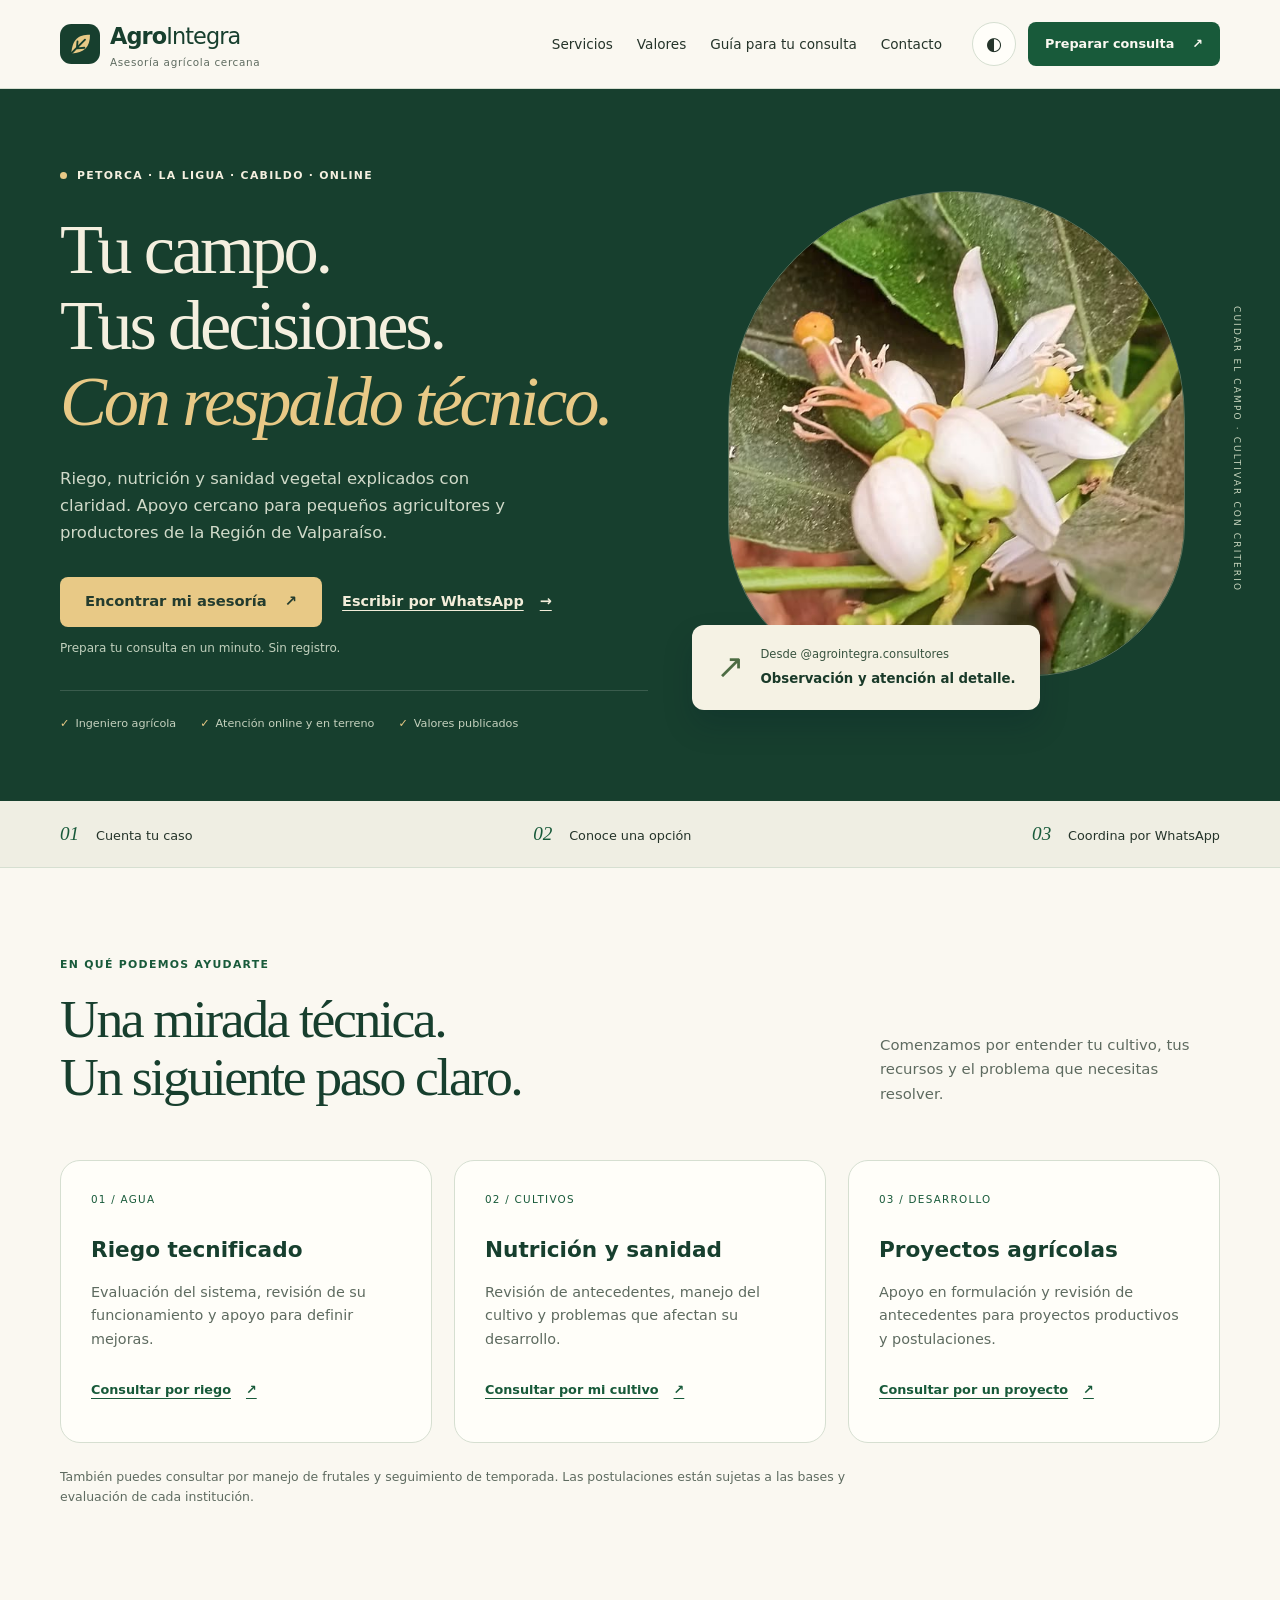
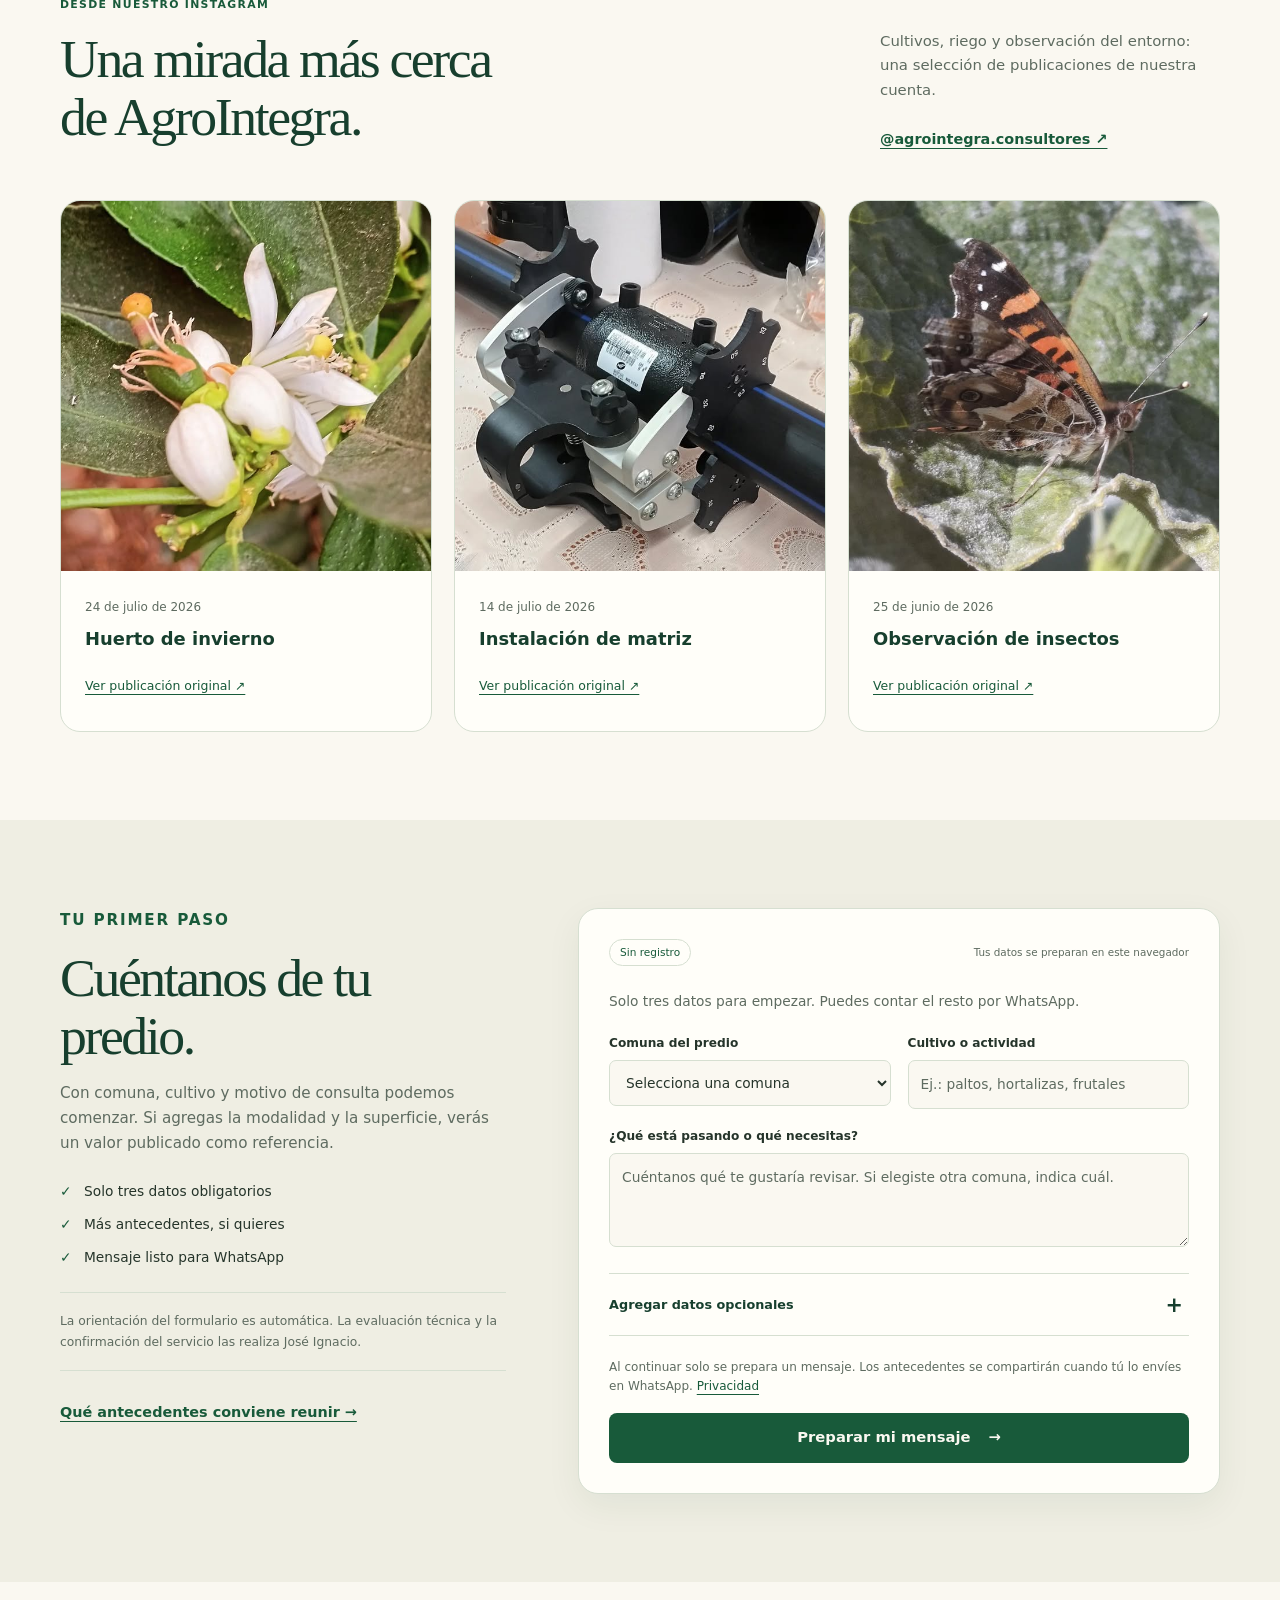
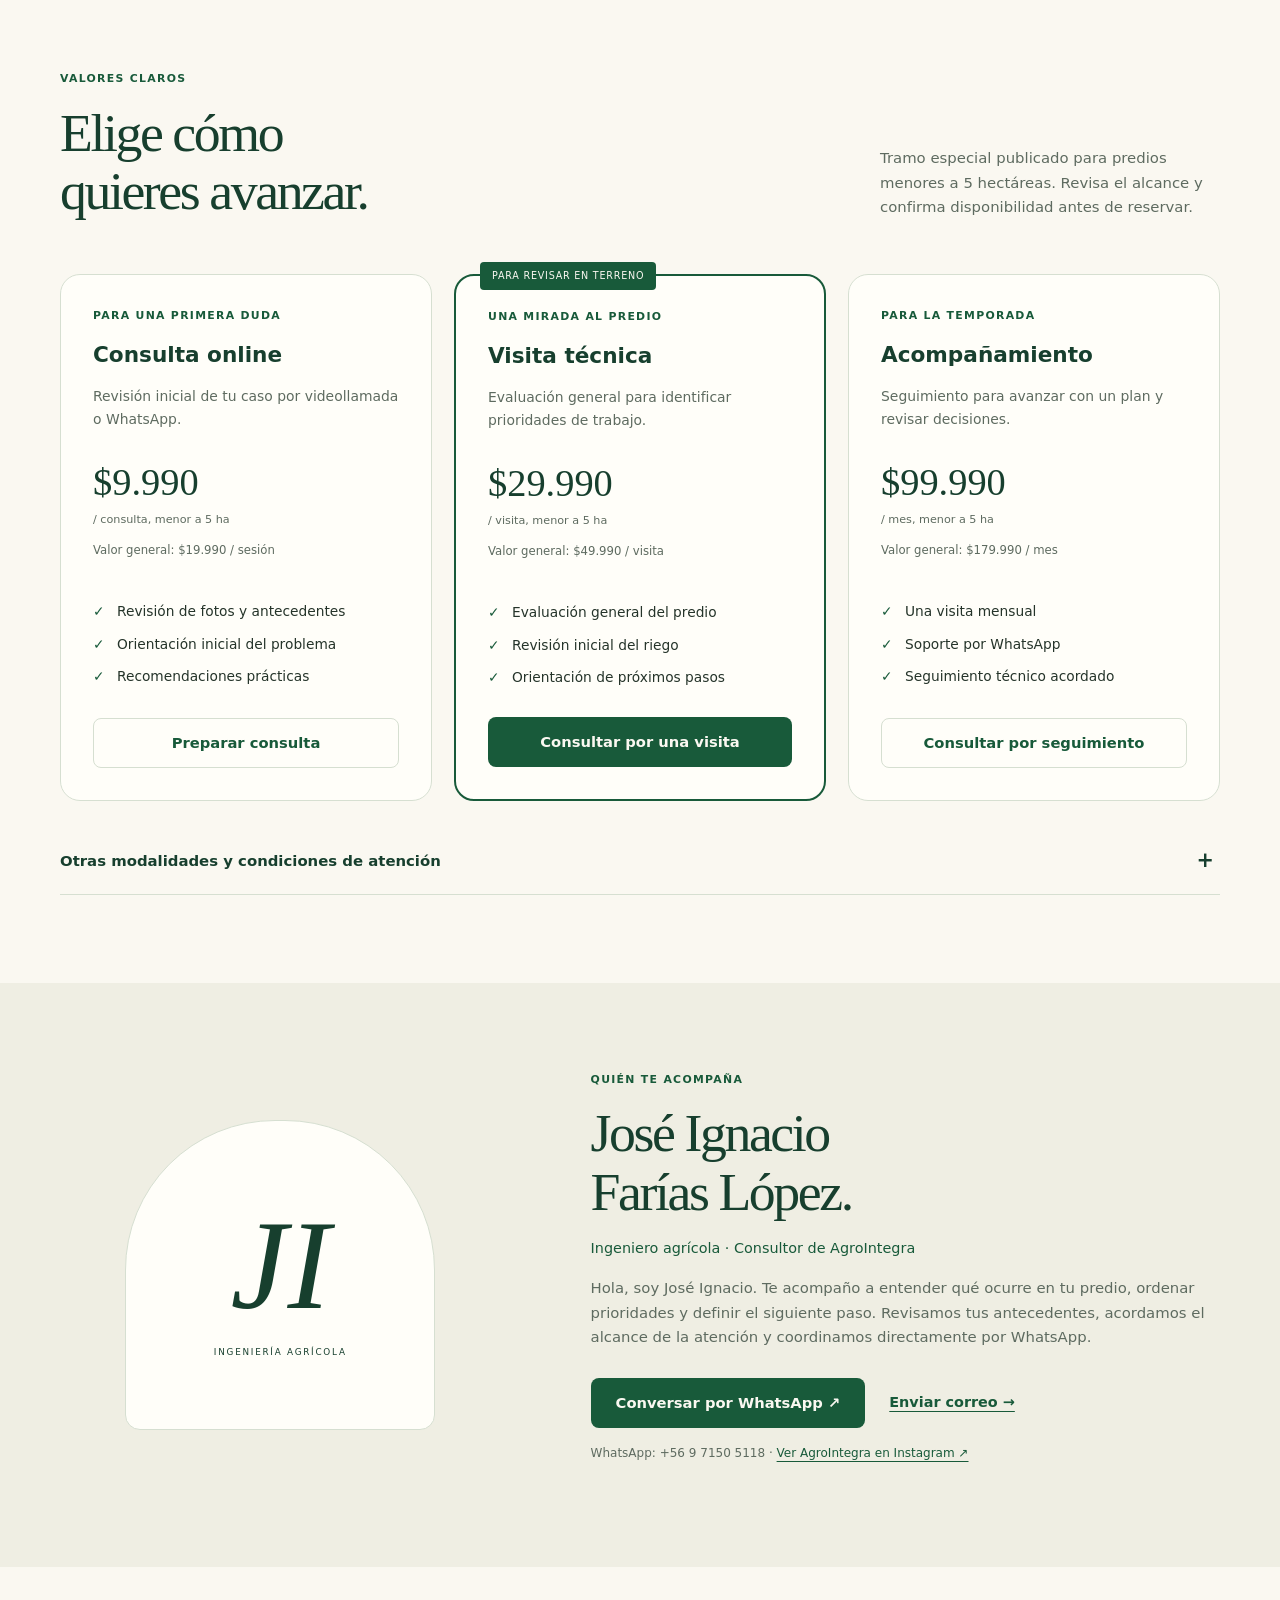
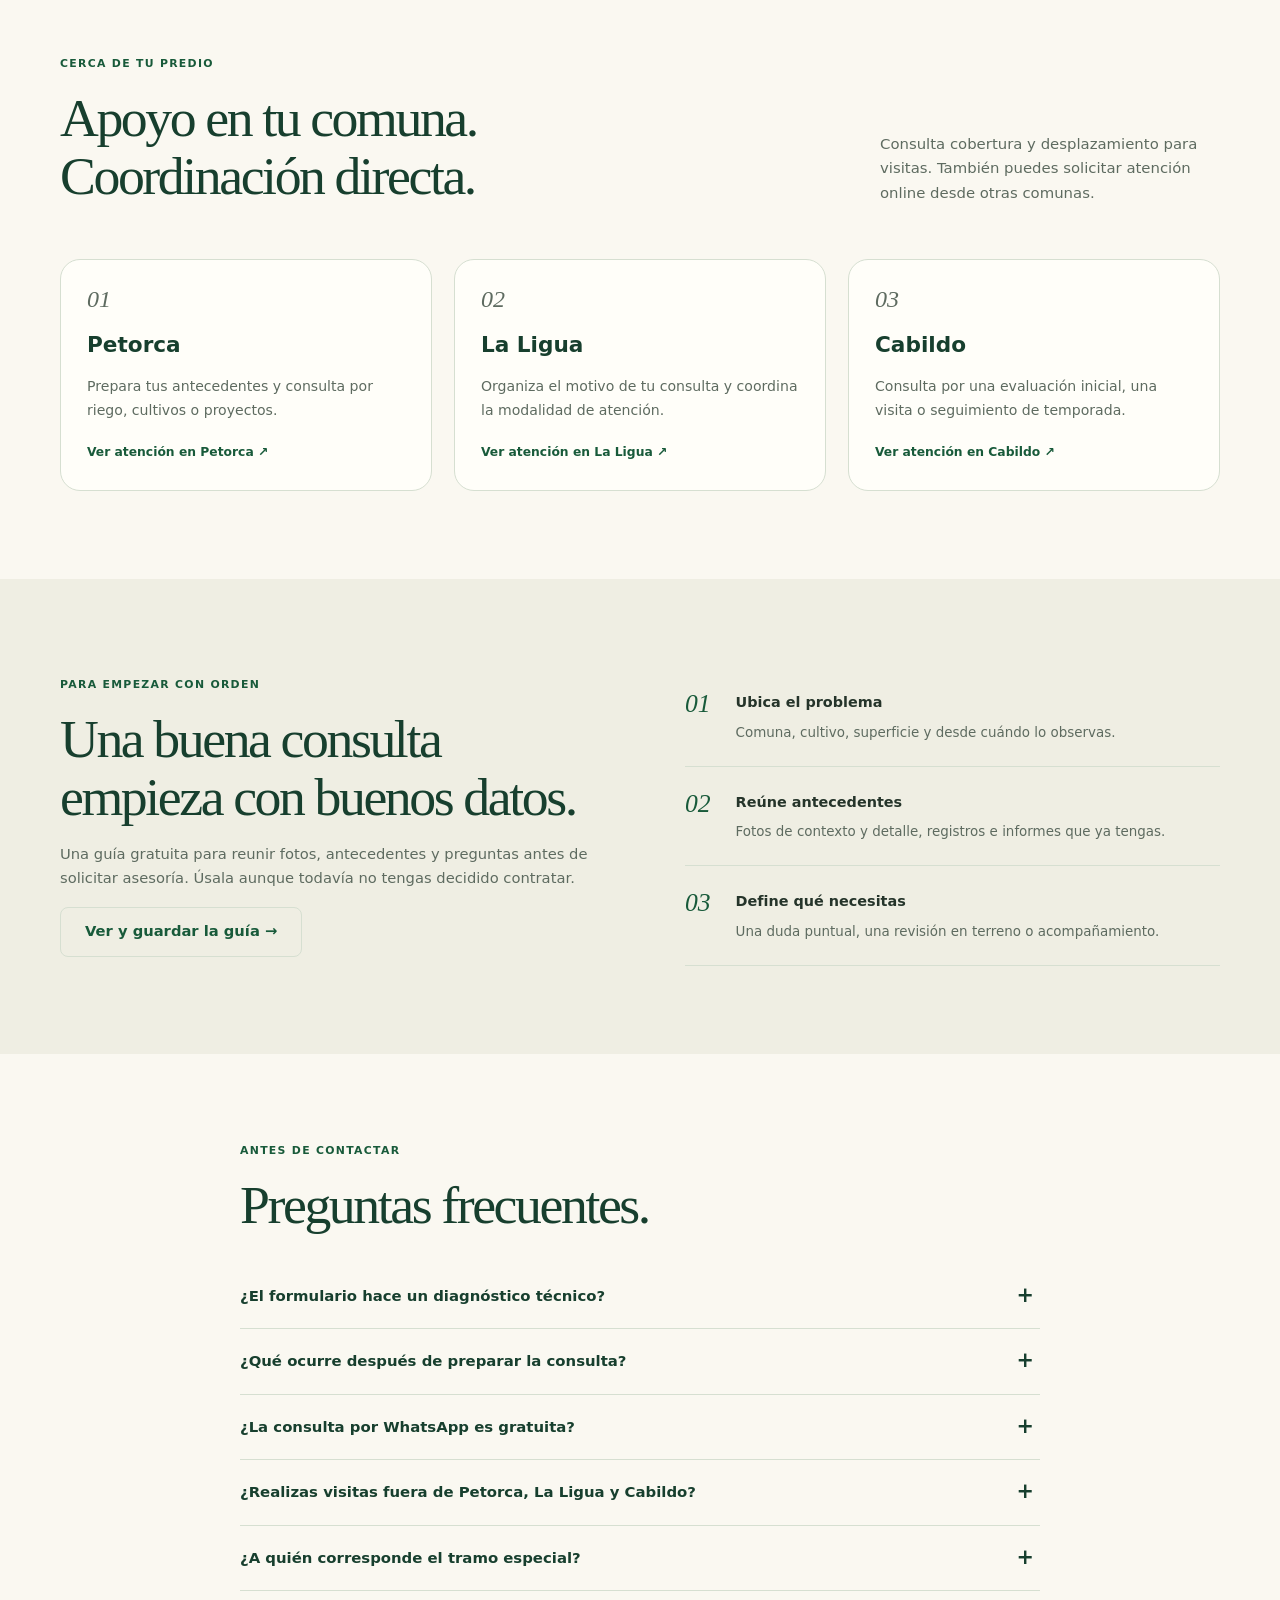
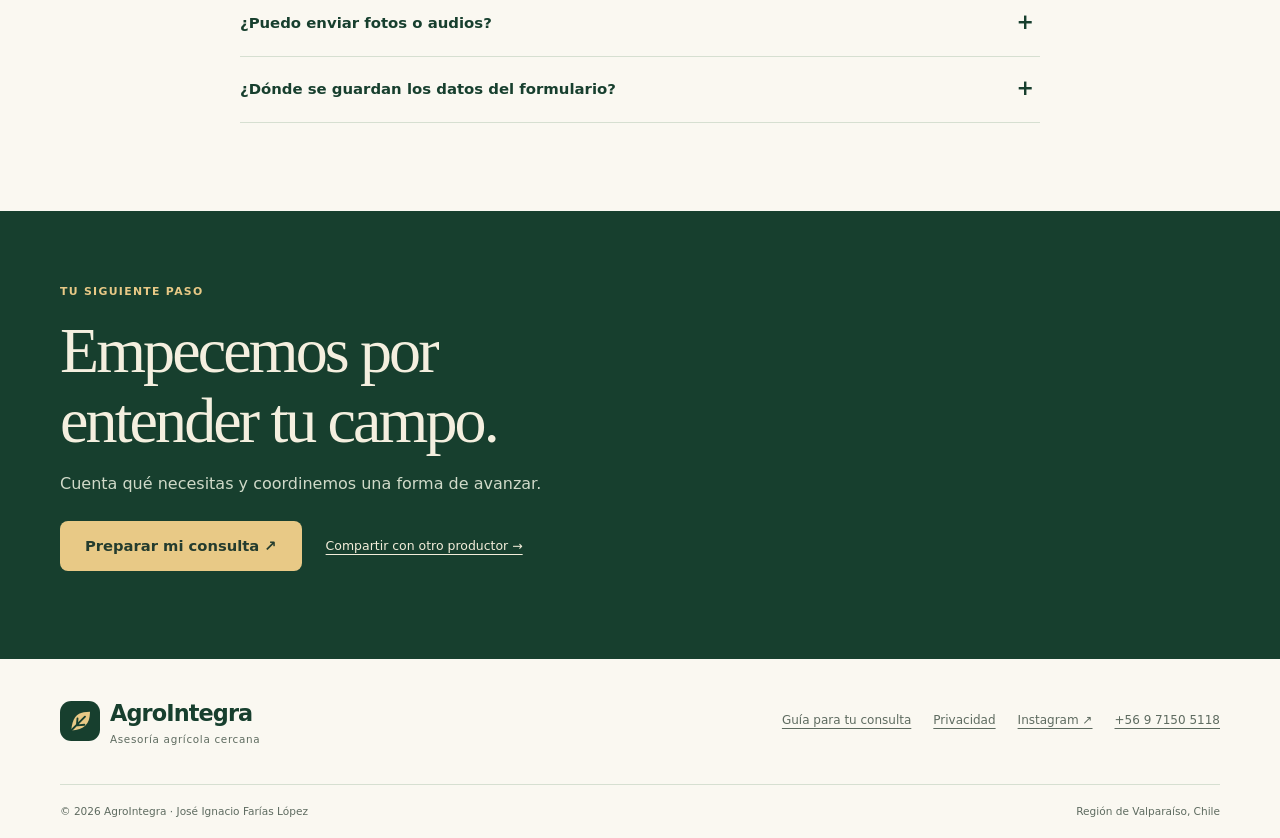
==== commit b57c2af8: "Simplificar consulta e incorporar publicaciones de Instagram de AgroIntegra" ====
--- a/index.html
+++ b/index.html
@@ -20,7 +20,7 @@
 <meta name="theme-color" content="#173f2e">
 <link rel="icon" href="./assets/hoja.svg" type="image/svg+xml">
 <link rel="stylesheet" href="./assets/styles.css">
-<script type="application/ld+json">{"@context":"https://schema.org","@type":"ProfessionalService","name":"AgroIntegra","description":"Asesoría agrícola en riego, nutrición vegetal, sanidad y proyectos.","url":"https://joseignacio-ing-agricola.github.io/AGROINTEGRA/","telephone":"+56971505118","email":"farias.l.jose95@gmail.com","areaServed":[{"@type":"City","name":"Petorca"},{"@type":"City","name":"La Ligua"},{"@type":"City","name":"Cabildo"},{"@type":"AdministrativeArea","name":"Región de Valparaíso"}],"founder":{"@type":"Person","name":"José Ignacio Farías López","jobTitle":"Ingeniero agrícola"}}</script>
+<script type="application/ld+json">{"@context":"https://schema.org","@type":"ProfessionalService","name":"AgroIntegra","description":"Asesoría agrícola en riego, nutrición vegetal, sanidad y proyectos.","url":"https://joseignacio-ing-agricola.github.io/AGROINTEGRA/","telephone":"+56971505118","email":"farias.l.jose95@gmail.com","areaServed":[{"@type":"City","name":"Petorca"},{"@type":"City","name":"La Ligua"},{"@type":"City","name":"Cabildo"},{"@type":"AdministrativeArea","name":"Región de Valparaíso"}],"founder":{"@type":"Person","name":"José Ignacio Farías López","jobTitle":"Ingeniero agrícola"},"sameAs":["https://www.instagram.com/agrointegra.consultores/"]}</script>
 </head>
 <body>
 <a class="skip" href="#contenido">Saltar al contenido</a>
@@ -42,9 +42,9 @@
       <p class="micro light-muted">Prepara tu consulta en un minuto. Sin registro.</p>
       <div class="hero-trust"><span>Ingeniero agrícola</span><span>Atención online y en terreno</span><span>Valores publicados</span></div>
     </div>
-    <div class="hero-visual" aria-hidden="true">
-      <svg class="field-art" viewBox="0 0 520 540" fill="none" xmlns="http://www.w3.org/2000/svg"><defs><clipPath id="land"><rect x="20" y="15" width="480" height="510" rx="220"/></clipPath><linearGradient id="sky" x2="0" y2="1"><stop stop-color="#dfcaa0"/><stop offset="1" stop-color="#c3c89f"/></linearGradient></defs><g clip-path="url(#land)"><path fill="url(#sky)" d="M0 0h520v540H0z"/><circle cx="354" cy="129" r="45" fill="#f8e6bc"/><path d="M-40 280 130 135 280 300 400 194 590 360v240H-40Z" fill="#759075"/><path d="M-30 352c180-220 360-160 600-30v260H-30Z" fill="#496b4c"/><path d="M-50 410c240-180 430-80 650-15v220H-50Z" fill="#8c9c59"/><g stroke="#dce1b4" stroke-width="18"><path d="M-40 440q280-140 630-25"/><path d="M-40 484q280-140 630-25"/><path d="M-40 528q280-140 630-25"/><path d="M-40 572q280-140 630-25"/></g><g stroke="#284d35" stroke-width="6" stroke-linecap="round"><path d="M135 356v-47m0 22-17-15m17 3 17-15M210 330v-47m0 22-17-15m17 3 17-15M285 330v-47m0 22-17-15m17 3 17-15M360 345v-47m0 22-17-15m17 3 17-15"/></g></g><rect x="20" y="15" width="480" height="510" rx="220" stroke="#e5d7b3" stroke-opacity=".35"/></svg>
-      <div class="field-note"><span class="note-icon">↗</span><div>Del problema al siguiente paso<strong>Un plan que puedas entender y aplicar.</strong></div></div>
+    <div class="hero-visual">
+      <a class="hero-photo-link" href="https://www.instagram.com/agrointegra.consultores/p/DbLuqFVltpK/" target="_blank" rel="noopener noreferrer" aria-label="Ver publicación Huerto de invierno de AgroIntegra en Instagram"><img class="hero-photo" src="./assets/instagram/huerto-invierno.jpg" alt="Flores blancas y hojas de un cultivo, publicadas por AgroIntegra Consultores" width="640" height="640" fetchpriority="high"></a>
+      <div class="field-note"><span class="note-icon">↗</span><div>Desde @agrointegra.consultores<strong>Observación y atención al detalle.</strong></div></div>
       <div class="vertical-note">CUIDAR EL CAMPO · CULTIVAR CON CRITERIO</div>
     </div>
   </div>
@@ -60,28 +60,33 @@
  </div><p class="section-note">También puedes consultar por manejo de frutales y seguimiento de temporada. Las postulaciones están sujetas a las bases y evaluación de cada institución.</p></div>
 </section>
 
+<section class="section instagram-section" id="instagram"><div class="container"><div class="section-heading"><div><p class="eyebrow green">DESDE NUESTRO INSTAGRAM</p><h2>Una mirada más cerca<br>de AgroIntegra.</h2></div><div class="instagram-intro"><p>Cultivos, riego y observación del entorno: una selección de publicaciones de nuestra cuenta.</p><a class="text-link" href="https://www.instagram.com/agrointegra.consultores/" target="_blank" rel="noopener noreferrer">@agrointegra.consultores ↗</a></div></div><div class="instagram-grid"><figure class="instagram-card"><a class="instagram-image-link" href="https://www.instagram.com/agrointegra.consultores/p/DbLuqFVltpK/" target="_blank" rel="noopener noreferrer" aria-label="Ver huerto de invierno en Instagram"><img src="./assets/instagram/huerto-invierno.jpg" alt="Flores blancas y hojas de un cultivo, publicadas por AgroIntegra Consultores" width="640" height="640" loading="lazy"></a><figcaption><span class="micro">24 de julio de 2026</span><h3>Huerto de invierno</h3><a href="https://www.instagram.com/agrointegra.consultores/p/DbLuqFVltpK/" target="_blank" rel="noopener noreferrer">Ver publicación original ↗</a></figcaption></figure><figure class="instagram-card"><a class="instagram-image-link" href="https://www.instagram.com/agrointegra.consultores/p/DayLFHbmN4P/" target="_blank" rel="noopener noreferrer" aria-label="Ver instalación de matriz en Instagram"><img src="./assets/instagram/matriz-electrofusion.jpg" alt="Tubería y dispositivo de alineación para una unión de electrofusión, en una publicación de AgroIntegra" width="640" height="640" loading="lazy"></a><figcaption><span class="micro">14 de julio de 2026</span><h3>Instalación de matriz</h3><a href="https://www.instagram.com/agrointegra.consultores/p/DayLFHbmN4P/" target="_blank" rel="noopener noreferrer">Ver publicación original ↗</a></figcaption></figure><figure class="instagram-card"><a class="instagram-image-link" href="https://www.instagram.com/agrointegra.consultores/p/DaA6ev0DbWC/" target="_blank" rel="noopener noreferrer" aria-label="Ver observación de insectos en Instagram"><img src="./assets/instagram/observacion-insectos.jpg" alt="Mariposa posada en una hoja, en una publicación de AgroIntegra Consultores" width="640" height="640" loading="lazy"></a><figcaption><span class="micro">25 de junio de 2026</span><h3>Observación de insectos</h3><a href="https://www.instagram.com/agrointegra.consultores/p/DaA6ev0DbWC/" target="_blank" rel="noopener noreferrer">Ver publicación original ↗</a></figcaption></figure></div></div></section>
+
 <section id="consulta" class="section assistant-section">
  <div class="container assistant-grid">
-  <div class="assistant-intro"><p class="eyebrow green">TU PRIMER PASO</p><h2>Cuéntanos de tu predio.</h2><p>Este asistente organiza tus antecedentes y muestra una modalidad según la atención que buscas y la superficie que declaras.</p><ul class="check-list"><li>Consulta breve, visita o seguimiento</li><li>Valor publicado como referencia</li><li>Mensaje listo para WhatsApp</li></ul><div class="quiet-note">La orientación del formulario es automática. La evaluación técnica y la confirmación del servicio las realiza José Ignacio.</div><a class="text-link" href="./guia.html">Qué antecedentes conviene reunir →</a></div>
+  <div class="assistant-intro"><p class="eyebrow green">TU PRIMER PASO</p><h2>Cuéntanos de tu predio.</h2><p>Con comuna, cultivo y motivo de consulta podemos comenzar. Si agregas la modalidad y la superficie, verás un valor publicado como referencia.</p><ul class="check-list"><li>Solo tres datos obligatorios</li><li>Más antecedentes, si quieres</li><li>Mensaje listo para WhatsApp</li></ul><div class="quiet-note">La orientación del formulario es automática. La evaluación técnica y la confirmación del servicio las realiza José Ignacio.</div><a class="text-link" href="./guia.html">Qué antecedentes conviene reunir →</a></div>
   <div class="form-card">
    <noscript><p class="notice">Para preparar el mensaje con el asistente, activa JavaScript. También puedes <a href="https://wa.me/56971505118">escribir directamente por WhatsApp</a>.</p></noscript>
    <form id="lead-form" novalidate>
     <div class="form-top"><span class="pill">Sin registro</span><span class="micro">Tus datos se preparan en este navegador</span></div>
     <div id="form-errors" class="notice error" role="alert" tabindex="-1" hidden></div>
+    <p class="form-instruction">Solo tres datos para empezar. Puedes contar el resto por WhatsApp.</p>
     <div class="form-grid">
-      <div class="field"><label for="name">Tu nombre</label><input id="name" name="name" autocomplete="given-name" maxlength="80" required placeholder="Cómo te llamas"><span class="field-error" id="name-error"></span></div>
-      <div class="field"><label for="commune">Comuna del predio</label><select id="commune" name="commune" required><option value="">Selecciona una comuna</option>Petorca</option><option>La Ligua</option><option>Cabildo</option><option>Papudo</option><option>Zapallar</option><option>Otra comuna</option></select><span class="field-error" id="commune-error"></span></div>
+      <div class="field"><label for="commune">Comuna del predio</label><select id="commune" name="commune" required><option value="">Selecciona una comuna</option><option>Petorca</option><option>La Ligua</option><option>Cabildo</option><option>Papudo</option><option>Zapallar</option><option>Otra comuna</option></select><span class="field-error" id="commune-error"></span></div>
       <div class="field"><label for="crop">Cultivo o actividad</label><input id="crop" name="crop" maxlength="80" required placeholder="Ej.: paltos, hortalizas, frutales"><span class="field-error" id="crop-error"></span></div>
-      <div class="field"><label for="area">Superficie aproximada (ha)</label><input id="area" name="area" type="number" inputmode="decimal" step="any" min="0.001" max="100000" required placeholder="Ej.: 0,5"><span class="field-error" id="area-error"></span></div>
-      <div class="field"><label for="goal">¿Qué apoyo buscas?</label><select id="goal" name="goal" required><option value="online">Resolver una duda online</option><option value="visita">Revisar mi predio en terreno</option><option value="mensual">Acompañamiento mensual</option></select><span class="field-error" id="goal-error"></span></div>
-      <div class="field"><label for="urgency">¿Cuándo lo necesitas?</label><select id="urgency" name="urgency" required><option>Esta semana</option><option>Durante el mes</option><option>Estoy planificando</option></select><span class="field-error" id="urgency-error"></span></div>
-      <div class="field full"><label for="concern">¿Qué está pasando o qué necesitas?</label><textarea id="concern" name="concern" rows="3" minlength="10" maxlength="600" required placeholder="Cuéntanos desde cuándo ocurre y qué te gustaría revisar. Si elegiste otra comuna, indica cuál."></textarea><span class="field-error" id="concern-error"></span></div>
+      <div class="field full"><label for="concern">¿Qué está pasando o qué necesitas?</label><textarea id="concern" name="concern" rows="3" minlength="10" maxlength="600" required placeholder="Cuéntanos qué te gustaría revisar. Si elegiste otra comuna, indica cuál."></textarea><span class="field-error" id="concern-error"></span></div>
     </div>
+    <details id="optional-details" class="optional-details"><summary>Agregar datos opcionales</summary><p>Si sabes la superficie y la modalidad, también podemos mostrarte un valor de referencia. Puedes continuar sin estos datos.</p><div class="form-grid">
+      <div class="field"><label for="name">Tu nombre (opcional)</label><input id="name" name="name" autocomplete="given-name" maxlength="80" placeholder="Cómo te llamas"><span class="field-error" id="name-error"></span></div>
+      <div class="field"><label for="area">Superficie aproximada (ha, opcional)</label><input id="area" name="area" type="number" inputmode="decimal" step="any" min="0.001" max="100000" placeholder="Ej.: 0,5"><span class="field-error" id="area-error"></span></div>
+      <div class="field"><label for="goal">Modalidad de apoyo (opcional)</label><select id="goal" name="goal"><option value="">Prefiero definirla al conversar</option><option value="online">Resolver una duda online</option><option value="visita">Revisar mi predio en terreno</option><option value="mensual">Acompañamiento mensual</option></select><span class="field-error" id="goal-error"></span></div>
+      <div class="field"><label for="urgency">¿Cuándo lo necesitas? (opcional)</label><select id="urgency" name="urgency"><option value="">Por definir</option><option>Esta semana</option><option>Durante el mes</option><option>Estoy planificando</option></select><span class="field-error" id="urgency-error"></span></div>
+    </div></details>
     <p class="micro">Al continuar solo se prepara un mensaje. Los antecedentes se compartirán cuando tú lo envíes en WhatsApp. <a href="./privacidad.html">Privacidad</a></p>
-    <button class="button wide" type="submit">Ver opción y preparar mensaje <span aria-hidden="true">→</span></button>
+    <button class="button wide" type="submit">Preparar mi mensaje <span aria-hidden="true">→</span></button>
    </form>
    <section id="result" class="result" tabindex="-1" aria-labelledby="result-title" hidden>
-    <p class="eyebrow green">UNA OPCIÓN PARA TU CASO</p><h3 id="result-title"></h3><p class="result-price" id="result-price"></p><p id="result-note"></p>
+    <p class="eyebrow green">TU CONSULTA, PREPARADA</p><h3 id="result-title"></h3><p class="result-price" id="result-price"></p><p id="result-note"></p>
     <p class="micro">Valor referencial según tus respuestas. La cobertura, el alcance y el valor final se acuerdan antes de contratar.</p>
     <label for="message-preview">Así llegará tu consulta</label><textarea id="message-preview" rows="10" readonly></textarea>
     <a id="send-whatsapp" class="button wide" href="https://wa.me/56971505118" target="_blank" rel="noopener noreferrer">Abrir WhatsApp con mi consulta ↗</a>
@@ -105,7 +110,7 @@
 </section>
 
 <section class="section about-section" id="contacto">
- <div class="container about-grid"><div class="profile-mark" aria-hidden="true">JI<span>INGENIERÍA AGRÍCOLA</span></div><div><p class="eyebrow green">QUIÉN TE ACOMPAÑA</p><h2>José Ignacio<br>Farías López.</h2><p class="lead">Ingeniero agrícola · Consultor de AgroIntegra</p><p>Apoyo técnico para productores que necesitan entender qué pasa en su campo, ordenar prioridades y decidir cómo avanzar. La atención se coordina directamente conmigo.</p><div class="actions"><a class="button" data-whatsapp href="https://wa.me/56971505118">Conversar por WhatsApp ↗</a><a class="text-link" href="mailto:farias.l.jose95@gmail.com">Enviar correo →</a></div><p class="micro">WhatsApp: +56 9 7150 5118</p></div></div>
+ <div class="container about-grid"><div class="profile-mark" aria-hidden="true">JI<span>INGENIERÍA AGRÍCOLA</span></div><div><p class="eyebrow green">QUIÉN TE ACOMPAÑA</p><h2>José Ignacio<br>Farías López.</h2><p class="lead">Ingeniero agrícola · Consultor de AgroIntegra</p><p>Hola, soy José Ignacio. Te acompaño a entender qué ocurre en tu predio, ordenar prioridades y definir el siguiente paso. Revisamos tus antecedentes, acordamos el alcance de la atención y coordinamos directamente por WhatsApp.</p><div class="actions"><a class="button" data-whatsapp href="https://wa.me/56971505118">Conversar por WhatsApp ↗</a><a class="text-link" href="mailto:farias.l.jose95@gmail.com">Enviar correo →</a></div><p class="micro">WhatsApp: +56 9 7150 5118 · <a href="https://www.instagram.com/agrointegra.consultores/" target="_blank" rel="noopener noreferrer">Ver AgroIntegra en Instagram ↗</a></p></div></div>
 </section>
 
 <section class="section"><div class="container"><div class="section-heading"><div><p class="eyebrow green">CERCA DE TU PREDIO</p><h2>Apoyo en tu comuna.<br>Coordinación directa.</h2></div><p>Consulta cobertura y desplazamiento para visitas. También puedes solicitar atención online desde otras comunas.</p></div><div class="location-grid"><a class="location-card" href="./petorca.html"><span>01</span><h3>Petorca</h3><p>Prepara tus antecedentes y consulta por riego, cultivos o proyectos.</p><strong>Ver atención en Petorca ↗</strong></a><a class="location-card" href="./la-ligua.html"><span>02</span><h3>La Ligua</h3><p>Organiza el motivo de tu consulta y coordina la modalidad de atención.</p><strong>Ver atención en La Ligua ↗</strong></a><a class="location-card" href="./cabildo.html"><span>03</span><h3>Cabildo</h3><p>Consulta por una evaluación inicial, una visita o seguimiento de temporada.</p><strong>Ver atención en Cabildo ↗</strong></a></div></div></section>
@@ -114,7 +119,7 @@
 
 <section class="section faq-section"><div class="container narrow"><p class="eyebrow green">ANTES DE CONTACTAR</p><h2>Preguntas frecuentes.</h2>
 <details><summary>¿El formulario hace un diagnóstico técnico?</summary><p>El formulario organiza tu caso y muestra una opción de atención según tus respuestas. La evaluación técnica la realiza el consultor al revisar antecedentes o visitar el predio.</p></details>
-<details><summary>¿Qué ocurre después de preparar la consulta?</summary><p>Verás una modalidad y el mensaje preparado. Al abrir WhatsApp debes revisar el texto y pulsar Enviar. Luego se confirman disponibilidad, alcance, cobertura y valor final.</p></details>
+<details><summary>¿Qué ocurre después de preparar la consulta?</summary><p>Verás el mensaje preparado. Si completaste modalidad y superficie, también verás un valor de referencia. Al abrir WhatsApp debes revisar el texto y pulsar Enviar. Luego se confirman disponibilidad, alcance, cobertura y valor final.</p></details>
 <details><summary>¿La consulta por WhatsApp es gratuita?</summary><p>Puedes escribir para consultar modalidades y disponibilidad. Las asesorías tienen los valores de referencia publicados; el servicio se confirma antes de contratar.</p></details>
 <details><summary>¿Realizas visitas fuera de Petorca, La Ligua y Cabildo?</summary><p>Puedes consultar por visitas en la Región de Valparaíso. La factibilidad y los costos de desplazamiento se confirman al coordinar. También se ofrece atención online.</p></details>
 <details><summary>¿A quién corresponde el tramo especial?</summary><p>La oferta publicada está dirigida a predios menores a 5 hectáreas. Indica tu superficie y confirma las condiciones del servicio antes de reservar.</p></details>
@@ -124,7 +129,7 @@
 
 <section class="final-cta"><div class="container"><p class="eyebrow">TU SIGUIENTE PASO</p><h2>Empecemos por<br>entender tu campo.</h2><p>Cuenta qué necesitas y coordinemos una forma de avanzar.</p><div class="actions"><a class="button gold" href="#consulta">Preparar mi consulta ↗</a><button class="text-button light" type="button" id="share-site" hidden>Compartir con otro productor →</button></div><p id="share-status" class="micro light-muted" role="status"></p><input id="share-fallback" class="share-fallback" readonly aria-label="Enlace para compartir" hidden></div></section>
 </main>
-<footer><div class="container footer-top"><a class="brand" href="./"><img src="./assets/hoja.svg" width="36" height="36" alt=""><span>AgroIntegra<small>Asesoría agrícola cercana</small></span></a><div><a href="./guia.html">Guía para tu consulta</a><a href="./privacidad.html">Privacidad</a><a href="tel:+56971505118">+56 9 7150 5118</a></div></div><div class="container footer-bottom"><span>© <span id="year">2026</span> AgroIntegra · José Ignacio Farías López</span><span>Región de Valparaíso, Chile</span></div></footer>
+<footer><div class="container footer-top"><a class="brand" href="./"><img src="./assets/hoja.svg" width="36" height="36" alt=""><span>AgroIntegra<small>Asesoría agrícola cercana</small></span></a><div><a href="./guia.html">Guía para tu consulta</a><a href="./privacidad.html">Privacidad</a><a href="https://www.instagram.com/agrointegra.consultores/" target="_blank" rel="noopener noreferrer">Instagram ↗</a><a href="tel:+56971505118">+56 9 7150 5118</a></div></div><div class="container footer-bottom"><span>© <span id="year">2026</span> AgroIntegra · José Ignacio Farías López</span><span>Región de Valparaíso, Chile</span></div></footer>
 <div class="mobile-contact"><a href="#consulta">Preparar consulta</a><a data-whatsapp href="https://wa.me/56971505118">WhatsApp ↗</a></div>
 <script type="module" src="./assets/app.mjs"></script>
 </body></html>
--- a/assets/styles.css
+++ b/assets/styles.css
@@ -12,3 +12,9 @@
 @media(max-width:600px){html{scroll-padding-top:90px}.container{width:calc(100% - 36px)}.brand{font-size:1.23rem}.brand small{font-size:.58rem}.brand img{width:32px;height:32px}.nav-tools{gap:8px}.icon-button{min-width:42px;min-height:42px}.hero-grid{grid-template-columns:1fr;padding-block:40px 32px}.hero h1{font-size:clamp(3rem,10vw,4.3rem);margin-block:23px}.hero .eyebrow{font-size:.58rem;letter-spacing:.08em}.hero-copy>p:not(.eyebrow):not(.micro){font-size:.94rem}.hero .actions{align-items:stretch;gap:10px}.hero .actions .button{flex:1}.hero .text-link{font-size:.8rem}.hero-visual{max-width:340px;margin-inline:auto;width:100%;padding:0 14px 30px}.field-art{max-height:340px}.field-note{bottom:0;left:16px;max-width:290px;padding:14px 18px}.hero-trust{font-size:.63rem;margin-top:22px;padding-top:18px}.trust-strip .container{padding-block:18px;gap:12px}.trust-strip span{font-size:.95rem;display:flex;flex-direction:column;gap:4px}.trust-strip strong{font-size:.63rem;margin-left:0;font-weight:550}.section{padding-block:48px}h2{font-size:2.4rem}.section-heading{display:block;margin-bottom:26px}.section-heading>p{max-width:none;font-size:.87rem;margin-top:20px}.service-grid,.pricing-grid,.location-grid{grid-template-columns:1fr;gap:18px}.service-card{padding:26px}.service-number{margin-bottom:18px}.service-card h3{font-size:1.35rem}.service-card a{margin-top:6px}.assistant-intro .check-list{grid-template-columns:1fr;gap:8px}.form-card{padding:22px 18px}.form-top{gap:14px}.form-grid{grid-template-columns:1fr;gap:14px}.field.full{grid-column:auto}input,select,textarea{font-size:16px}.form-card .button{font-size:.86rem}.result-price{font-size:1.35rem}.price-card{padding:30px}.price-card h3{font-size:1.4rem}.price-card .eyebrow{font-size:.65rem}.price-card .check-list{font-size:.86rem}.price{font-size:2.5rem}.price-card .button{font-size:.88rem}.price-card.featured{margin-block:8px}.feature-label{font-size:.6rem}.about-grid,.guide-grid{grid-template-columns:1fr;gap:28px}.profile-mark{min-height:220px;max-width:230px;font-size:6rem}.about-grid .actions{gap:10px 22px}.location-card>span{margin-bottom:12px}.location-card h3{font-size:1.4rem}.guide-grid{gap:10px}.final-cta{padding-block:50px}.footer-top{display:block;padding-block:30px}.footer-top>div{max-width:none;margin-top:18px;gap:4px 18px}.footer-bottom{display:block;font-size:.64rem;padding-bottom:90px}.footer-bottom span{display:block;margin-bottom:5px}.mobile-contact{display:grid;grid-template-columns:1fr 1fr;position:fixed;bottom:0;left:0;right:0;z-index:25;background:var(--surface);border-top:1px solid var(--line);padding:9px 14px max(9px,env(safe-area-inset-bottom));gap:10px}.mobile-contact a{display:flex;align-items:center;justify-content:center;min-height:44px;text-decoration:none;border:1px solid var(--green);border-radius:7px;font-size:.8rem;font-weight:650;color:var(--green)}.mobile-contact a:first-child{background:var(--green);color:var(--bg)}.page-hero{padding-top:40px!important}.article-layout{grid-template-columns:1fr;padding-bottom:40px}.article-layout aside{position:static}.article-layout aside .button{width:auto}.breadcrumbs{font-size:.67rem}.article-layout article p,.article-layout li{font-size:.92rem}}
 @media(prefers-reduced-motion:reduce){html{scroll-behavior:auto}*,*:before,*:after{animation:none!important;transition:none!important}}
 @media print{.header,.mobile-contact,footer,.article-layout aside,.no-print,.final-cta{display:none!important}:root{--bg:white;--surface:white;--text:#111;--muted:#333;--heading:#111;--green:#222;--soft:#f2f2f2;--line:#bbb}body{font-size:11pt}.container{width:100%;max-width:none}.article-layout{display:block}.page-hero{padding-block:10px!important}.page-hero h1{font-size:30pt}.content-page article h2{font-size:15pt}.article-layout article p,.article-layout li{font-size:10pt}.check-sheet li{break-inside:avoid}a{color:#111}.content-page .page-hero .intro{font-size:11pt}}
+
+.form-instruction{font-size:.86rem;color:var(--muted);margin-bottom:20px}.optional-details{margin-block:18px 22px;border-top:1px solid var(--line)}.optional-details summary{font-size:.8rem}.optional-details p{font-size:.76rem;padding-bottom:0}.optional-details .form-grid{padding-bottom:20px}
+
+.hero-photo-link{display:block;padding:15px 20px 15px 20px}.hero-photo{display:block;width:100%;aspect-ratio:480/510;object-fit:cover;border-radius:240px 240px 160px 160px;border:1px solid #e5d7b359}.instagram-section{padding-top:0}.instagram-intro{max-width:340px}.instagram-intro p{color:var(--muted);font-size:.93rem}.instagram-grid{display:grid;grid-template-columns:repeat(3,minmax(0,1fr));gap:22px}.instagram-card{margin:0;border:1px solid var(--line);background:var(--surface);border-radius:var(--radius);overflow:hidden}.instagram-image-link{display:block;overflow:hidden}.instagram-card img{display:block;width:100%;aspect-ratio:1;object-fit:cover}.instagram-card figcaption{padding:22px 24px}.instagram-card h3{margin-block:8px 14px;font-size:1.12rem}.instagram-card figcaption a{font-size:.78rem;display:inline-flex;align-items:center;min-height:44px}.instagram-card:hover{border-color:var(--green)}
+@media(max-width:850px){.instagram-grid{gap:14px}.instagram-card figcaption{padding:18px}.instagram-card h3{font-size:1rem}.hero-photo-link{padding:0 0 15px}}
+@media(max-width:600px){.instagram-grid{grid-template-columns:1fr;gap:22px}.instagram-card figcaption{padding:20px 24px}.instagram-card h3{font-size:1.25rem}.hero-photo{aspect-ratio:1;border-radius:170px 170px 100px 100px}.instagram-intro{max-width:none}}
